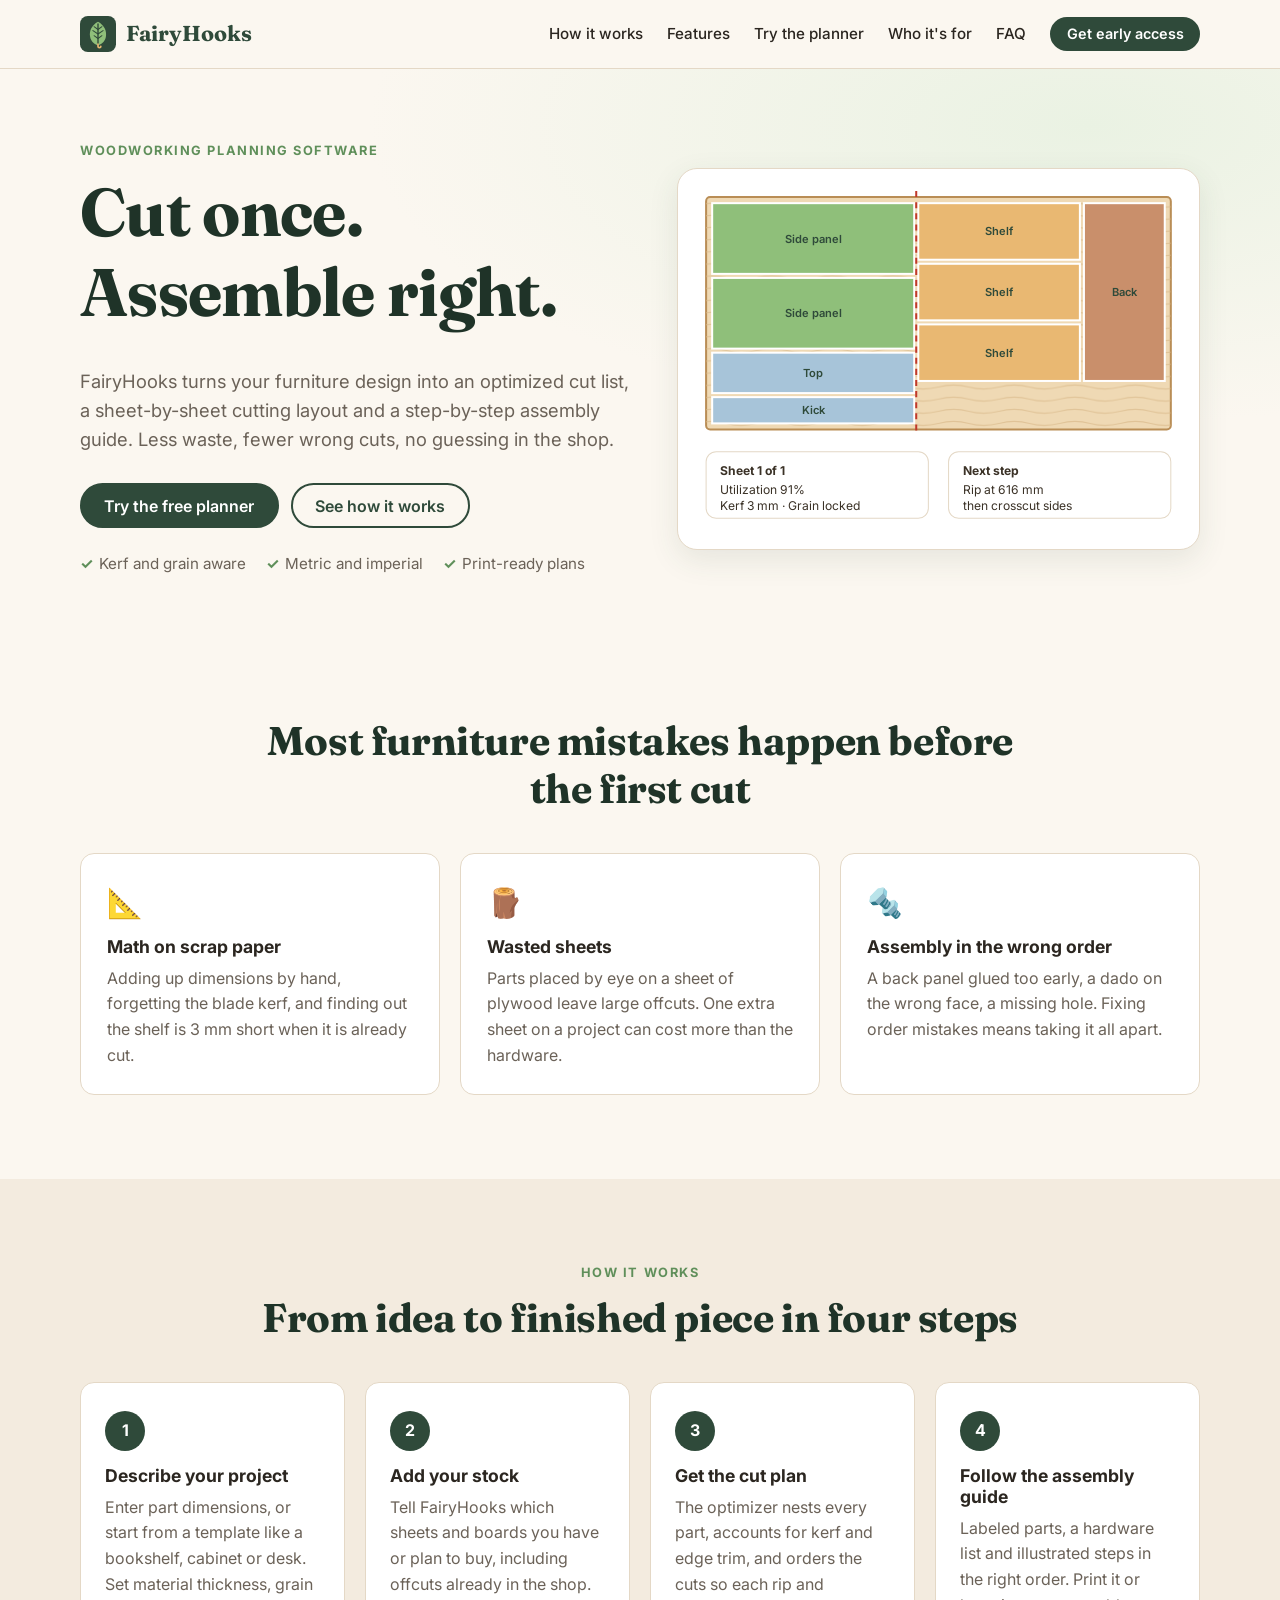
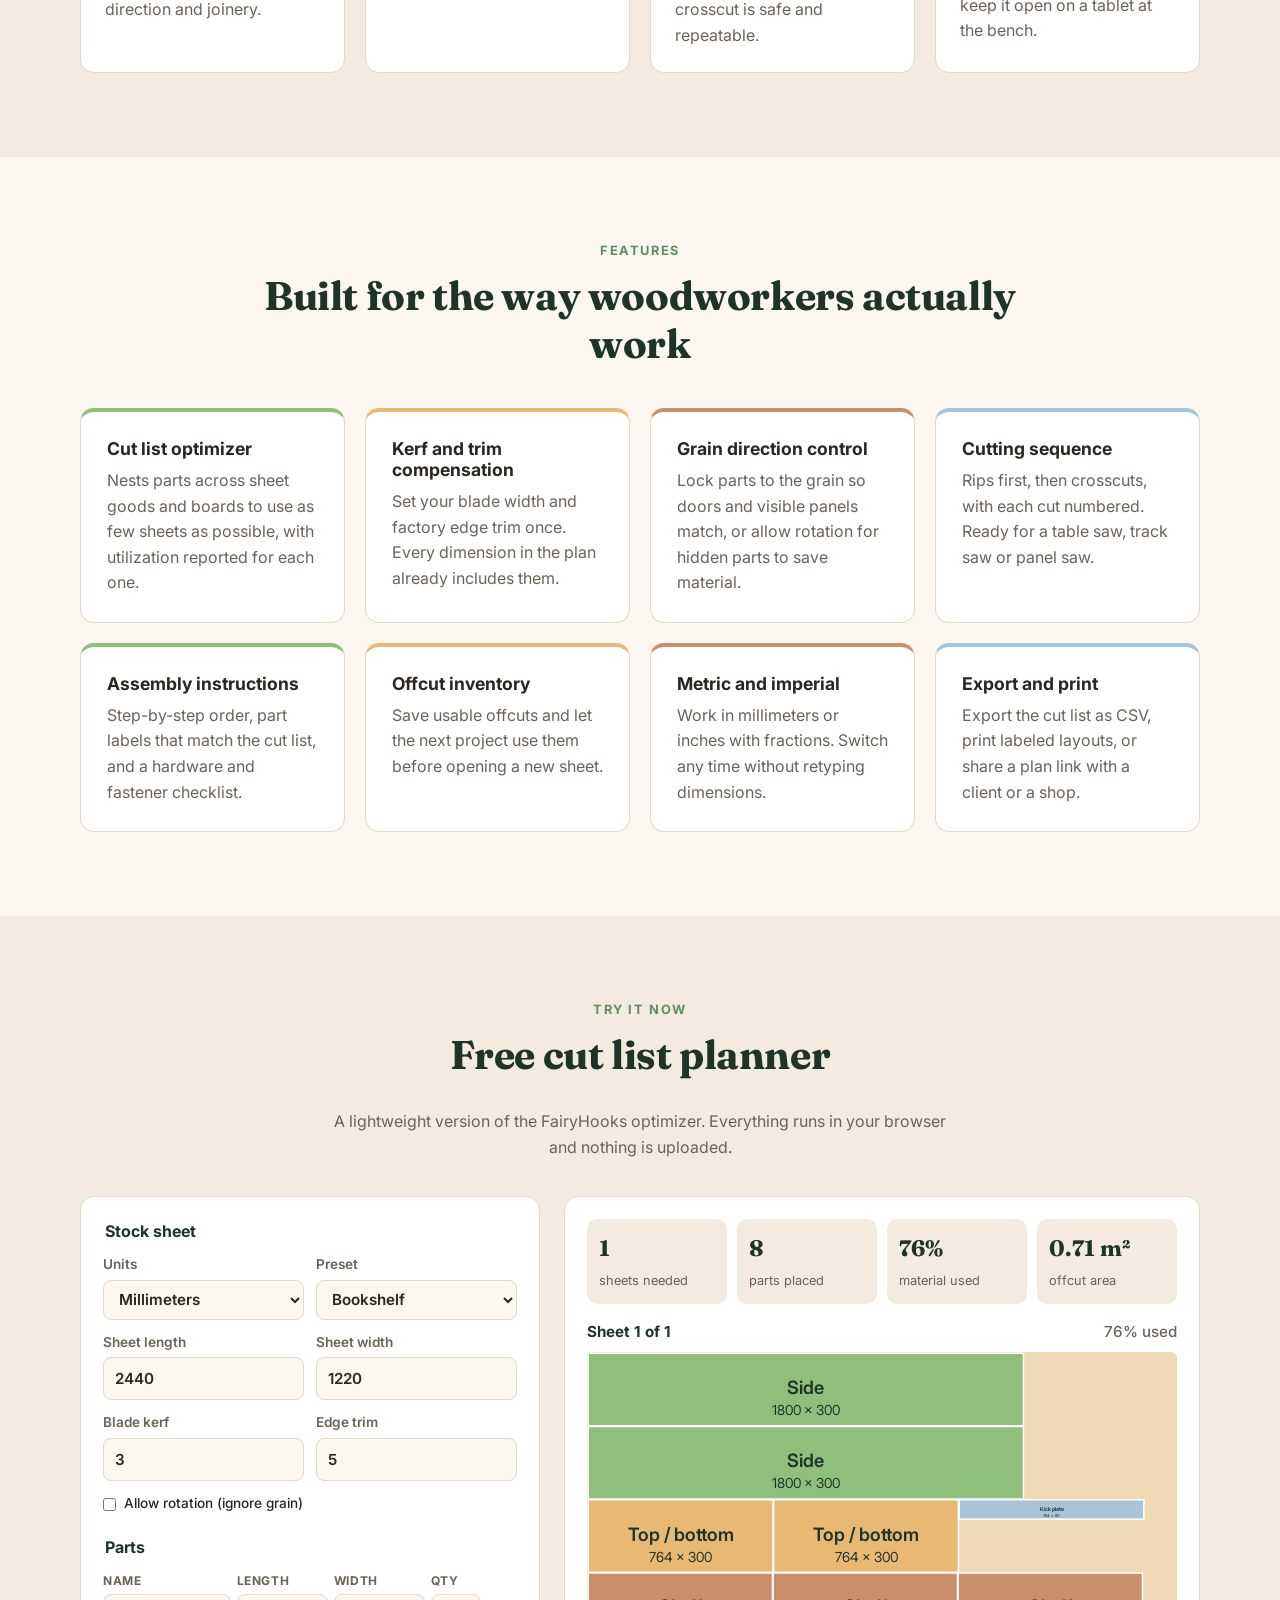
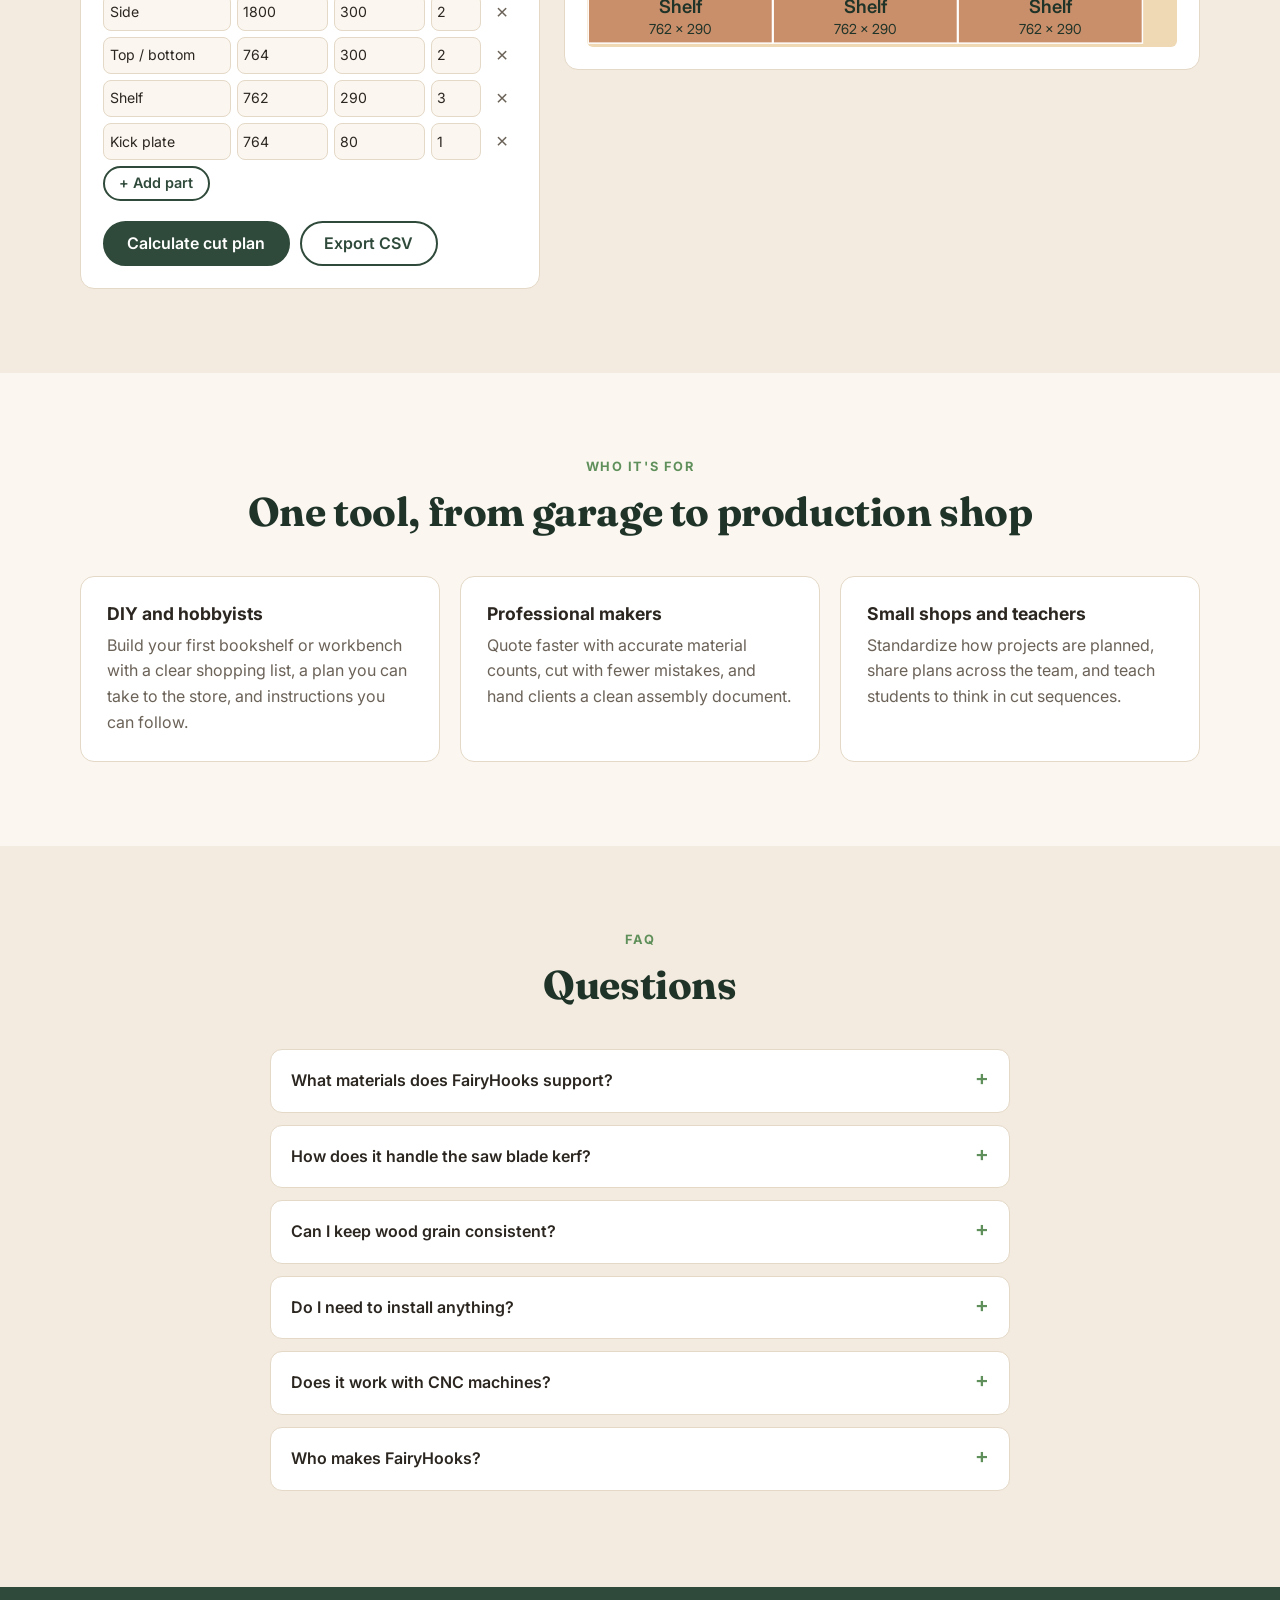
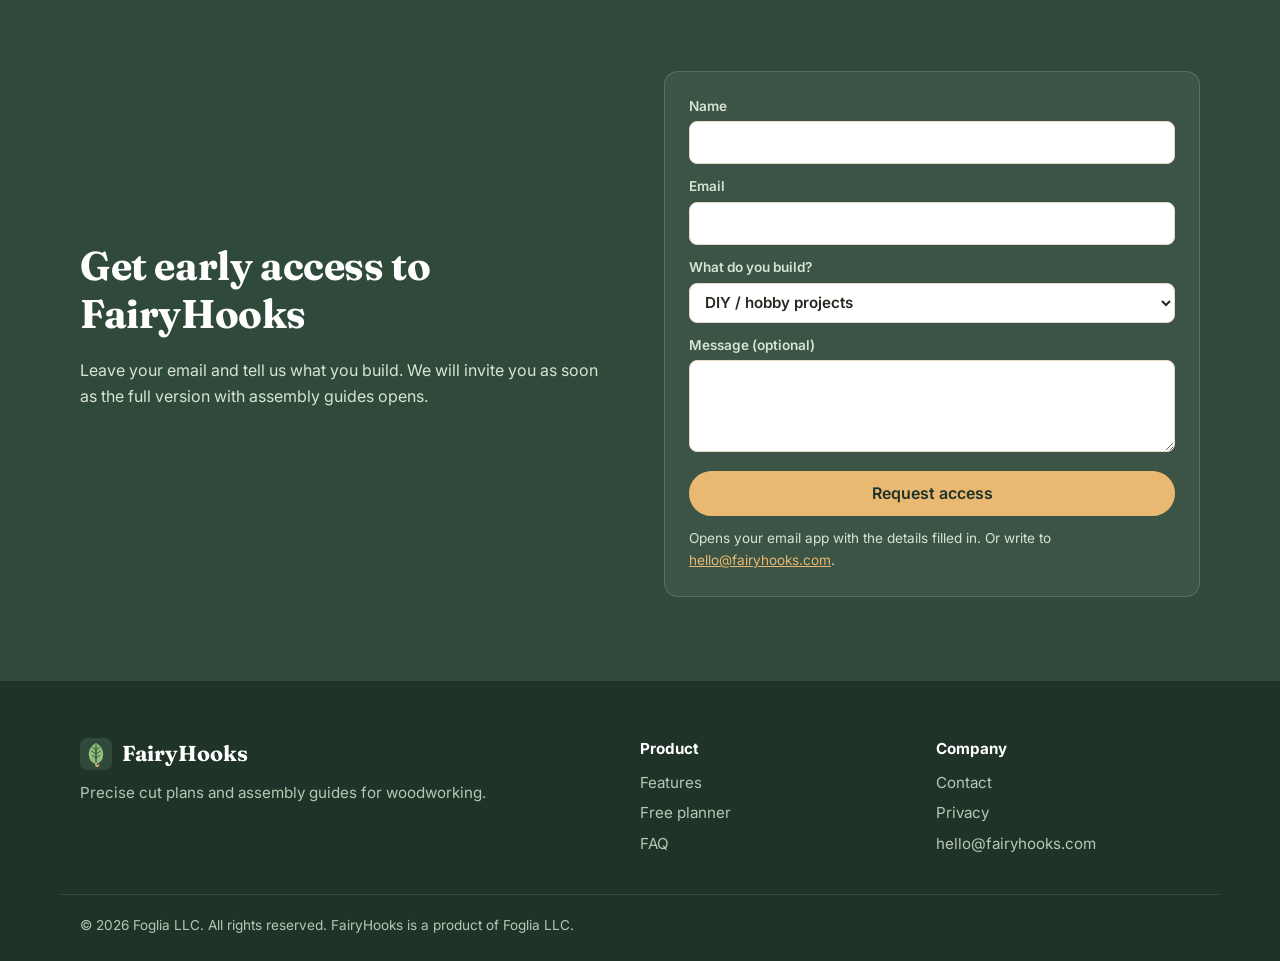
==== fairyhooks.com/index.html @ db5305f1 "Add fairyhooks.com website for Foglia LLC Static landing page for FairyHooks, a woodworking cut and " ====
<!doctype html>
<html lang="en">
<head>
  <meta charset="utf-8">
  <meta name="viewport" content="width=device-width, initial-scale=1">
  <title>FairyHooks | Precise cut plans and assembly guides for woodworking</title>
  <meta name="description" content="FairyHooks by Foglia LLC turns your furniture design into an optimized cut list, sheet layout and step-by-step assembly plan. Cut once, assemble right.">
  <link rel="canonical" href="https://fairyhooks.com/">
  <link rel="icon" href="assets/img/logo.svg" type="image/svg+xml">
  <meta name="theme-color" content="#2f4a3a">

  <meta property="og:type" content="website">
  <meta property="og:url" content="https://fairyhooks.com/">
  <meta property="og:title" content="FairyHooks | Cut once. Assemble right.">
  <meta property="og:description" content="Optimized cut lists, sheet layouts and assembly guides for woodworkers and furniture makers.">
  <meta property="og:site_name" content="FairyHooks">

  <link rel="preconnect" href="https://fonts.googleapis.com">
  <link rel="preconnect" href="https://fonts.gstatic.com" crossorigin>
  <link href="https://fonts.googleapis.com/css2?family=Fraunces:opsz,wght@9..144,500;9..144,700&family=Inter:wght@400;500;600;700&display=swap" rel="stylesheet">
  <link rel="stylesheet" href="assets/css/style.css">

  <script type="application/ld+json">
  {
    "@context": "https://schema.org",
    "@type": "Organization",
    "name": "Foglia LLC",
    "url": "https://fairyhooks.com/",
    "logo": "https://fairyhooks.com/assets/img/logo.svg",
    "brand": { "@type": "Brand", "name": "FairyHooks" }
  }
  </script>
</head>
<body>
  <a class="skip-link" href="#main">Skip to content</a>

  <header class="site-header" id="top">
    <div class="container nav">
      <a class="brand" href="#top" aria-label="FairyHooks home">
        <img src="assets/img/logo.svg" alt="" width="36" height="36">
        <span>FairyHooks</span>
      </a>
      <button class="nav-toggle" aria-expanded="false" aria-controls="nav-menu" aria-label="Open menu">
        <span></span><span></span><span></span>
      </button>
      <nav id="nav-menu" class="nav-menu" aria-label="Main">
        <a href="#how">How it works</a>
        <a href="#features">Features</a>
        <a href="#demo">Try the planner</a>
        <a href="#who">Who it's for</a>
        <a href="#faq">FAQ</a>
        <a class="btn btn-small" href="#access">Get early access</a>
      </nav>
    </div>
  </header>

  <main id="main">
    <!-- HERO -->
    <section class="hero">
      <div class="container hero-grid">
        <div class="hero-copy">
          <p class="eyebrow">Woodworking planning software</p>
          <h1>Cut once.<br>Assemble right.</h1>
          <p class="lead">FairyHooks turns your furniture design into an optimized cut list, a sheet-by-sheet cutting layout and a step-by-step assembly guide. Less waste, fewer wrong cuts, no guessing in the shop.</p>
          <div class="hero-cta">
            <a class="btn" href="#demo">Try the free planner</a>
            <a class="btn btn-ghost" href="#how">See how it works</a>
          </div>
          <ul class="hero-points">
            <li>Kerf and grain aware</li>
            <li>Metric and imperial</li>
            <li>Print-ready plans</li>
          </ul>
        </div>

        <figure class="hero-art" aria-label="Example cutting layout on a plywood sheet">
          <svg viewBox="0 0 480 340" xmlns="http://www.w3.org/2000/svg">
            <defs>
              <pattern id="grain" width="60" height="12" patternUnits="userSpaceOnUse">
                <path d="M0 6 Q15 2 30 6 T60 6" fill="none" stroke="#d9b98a" stroke-width="1"/>
              </pattern>
            </defs>
            <rect x="10" y="10" width="460" height="230" rx="4" fill="#efd9b4" stroke="#b98d55" stroke-width="2"/>
            <rect x="10" y="10" width="460" height="230" rx="4" fill="url(#grain)" opacity=".7"/>
            <g class="hero-parts" font-family="Inter, sans-serif" font-size="11" font-weight="600" fill="#2f4a3a">
              <rect x="16" y="16" width="200" height="70" fill="#8fbf7a"/><text x="116" y="55" text-anchor="middle">Side panel</text>
              <rect x="16" y="90" width="200" height="70" fill="#8fbf7a"/><text x="116" y="129" text-anchor="middle">Side panel</text>
              <rect x="220" y="16" width="160" height="56" fill="#e9b872"/><text x="300" y="48" text-anchor="middle">Shelf</text>
              <rect x="220" y="76" width="160" height="56" fill="#e9b872"/><text x="300" y="108" text-anchor="middle">Shelf</text>
              <rect x="220" y="136" width="160" height="56" fill="#e9b872"/><text x="300" y="168" text-anchor="middle">Shelf</text>
              <rect x="384" y="16" width="80" height="176" fill="#c98f6b"/><text x="424" y="108" text-anchor="middle">Back</text>
              <rect x="16" y="164" width="200" height="40" fill="#a7c4d9"/><text x="116" y="188" text-anchor="middle">Top</text>
              <rect x="16" y="208" width="200" height="26" fill="#a7c4d9"/><text x="116" y="225" text-anchor="middle">Kick</text>
            </g>
            <line class="saw-line" x1="218" y1="4" x2="218" y2="246" stroke="#c0392b" stroke-width="2" stroke-dasharray="6 5"/>
            <g font-family="Inter, sans-serif" font-size="12" fill="#3b3227">
              <rect x="10" y="262" width="220" height="66" rx="10" fill="#fff" stroke="#e4d8c6"/>
              <text x="24" y="285" font-weight="700">Sheet 1 of 1</text>
              <text x="24" y="304">Utilization 91%</text>
              <text x="24" y="320">Kerf 3 mm · Grain locked</text>
              <rect x="250" y="262" width="220" height="66" rx="10" fill="#fff" stroke="#e4d8c6"/>
              <text x="264" y="285" font-weight="700">Next step</text>
              <text x="264" y="304">Rip at 616 mm</text>
              <text x="264" y="320">then crosscut sides</text>
            </g>
          </svg>
        </figure>
      </div>
    </section>

    <!-- PROBLEM -->
    <section class="section problem">
      <div class="container">
        <h2 class="section-title">Most furniture mistakes happen before the first cut</h2>
        <div class="cards three">
          <article class="card">
            <div class="icon" aria-hidden="true">📐</div>
            <h3>Math on scrap paper</h3>
            <p>Adding up dimensions by hand, forgetting the blade kerf, and finding out the shelf is 3 mm short when it is already cut.</p>
          </article>
          <article class="card">
            <div class="icon" aria-hidden="true">🪵</div>
            <h3>Wasted sheets</h3>
            <p>Parts placed by eye on a sheet of plywood leave large offcuts. One extra sheet on a project can cost more than the hardware.</p>
          </article>
          <article class="card">
            <div class="icon" aria-hidden="true">🔩</div>
            <h3>Assembly in the wrong order</h3>
            <p>A back panel glued too early, a dado on the wrong face, a missing hole. Fixing order mistakes means taking it all apart.</p>
          </article>
        </div>
      </div>
    </section>

    <!-- HOW IT WORKS -->
    <section class="section alt" id="how">
      <div class="container">
        <p class="eyebrow center">How it works</p>
        <h2 class="section-title">From idea to finished piece in four steps</h2>
        <ol class="steps">
          <li class="step">
            <span class="step-num">1</span>
            <h3>Describe your project</h3>
            <p>Enter part dimensions, or start from a template like a bookshelf, cabinet or desk. Set material thickness, grain direction and joinery.</p>
          </li>
          <li class="step">
            <span class="step-num">2</span>
            <h3>Add your stock</h3>
            <p>Tell FairyHooks which sheets and boards you have or plan to buy, including offcuts already in the shop.</p>
          </li>
          <li class="step">
            <span class="step-num">3</span>
            <h3>Get the cut plan</h3>
            <p>The optimizer nests every part, accounts for kerf and edge trim, and orders the cuts so each rip and crosscut is safe and repeatable.</p>
          </li>
          <li class="step">
            <span class="step-num">4</span>
            <h3>Follow the assembly guide</h3>
            <p>Labeled parts, a hardware list and illustrated steps in the right order. Print it or keep it open on a tablet at the bench.</p>
          </li>
        </ol>
      </div>
    </section>

    <!-- FEATURES -->
    <section class="section" id="features">
      <div class="container">
        <p class="eyebrow center">Features</p>
        <h2 class="section-title">Built for the way woodworkers actually work</h2>
        <div class="cards features">
          <article class="card feature">
            <h3>Cut list optimizer</h3>
            <p>Nests parts across sheet goods and boards to use as few sheets as possible, with utilization reported for each one.</p>
          </article>
          <article class="card feature">
            <h3>Kerf and trim compensation</h3>
            <p>Set your blade width and factory edge trim once. Every dimension in the plan already includes them.</p>
          </article>
          <article class="card feature">
            <h3>Grain direction control</h3>
            <p>Lock parts to the grain so doors and visible panels match, or allow rotation for hidden parts to save material.</p>
          </article>
          <article class="card feature">
            <h3>Cutting sequence</h3>
            <p>Rips first, then crosscuts, with each cut numbered. Ready for a table saw, track saw or panel saw.</p>
          </article>
          <article class="card feature">
            <h3>Assembly instructions</h3>
            <p>Step-by-step order, part labels that match the cut list, and a hardware and fastener checklist.</p>
          </article>
          <article class="card feature">
            <h3>Offcut inventory</h3>
            <p>Save usable offcuts and let the next project use them before opening a new sheet.</p>
          </article>
          <article class="card feature">
            <h3>Metric and imperial</h3>
            <p>Work in millimeters or inches with fractions. Switch any time without retyping dimensions.</p>
          </article>
          <article class="card feature">
            <h3>Export and print</h3>
            <p>Export the cut list as CSV, print labeled layouts, or share a plan link with a client or a shop.</p>
          </article>
        </div>
      </div>
    </section>

    <!-- DEMO -->
    <section class="section alt" id="demo">
      <div class="container">
        <p class="eyebrow center">Try it now</p>
        <h2 class="section-title">Free cut list planner</h2>
        <p class="section-sub">A lightweight version of the FairyHooks optimizer. Everything runs in your browser and nothing is uploaded.</p>

        <div class="planner">
          <form class="planner-form" id="planner-form" novalidate>
            <fieldset>
              <legend>Stock sheet</legend>
              <div class="row">
                <label>Units
                  <select id="units">
                    <option value="mm">Millimeters</option>
                    <option value="in">Inches</option>
                  </select>
                </label>
                <label>Preset
                  <select id="preset">
                    <option value="bookshelf">Bookshelf</option>
                    <option value="cabinet">Base cabinet</option>
                    <option value="desk">Simple desk</option>
                    <option value="custom">Empty</option>
                  </select>
                </label>
              </div>
              <div class="row">
                <label>Sheet length <input id="sheet-w" type="number" min="1" step="any" value="2440"></label>
                <label>Sheet width <input id="sheet-h" type="number" min="1" step="any" value="1220"></label>
              </div>
              <div class="row">
                <label>Blade kerf <input id="kerf" type="number" min="0" step="any" value="3"></label>
                <label>Edge trim <input id="trim" type="number" min="0" step="any" value="5"></label>
              </div>
              <label class="check"><input id="rotate" type="checkbox"> Allow rotation (ignore grain)</label>
            </fieldset>

            <fieldset>
              <legend>Parts</legend>
              <div class="parts-head" aria-hidden="true">
                <span>Name</span><span>Length</span><span>Width</span><span>Qty</span><span></span>
              </div>
              <div id="parts"></div>
              <button type="button" class="btn btn-ghost btn-small" id="add-part">+ Add part</button>
            </fieldset>

            <div class="planner-actions">
              <button type="submit" class="btn">Calculate cut plan</button>
              <button type="button" class="btn btn-ghost" id="export-csv">Export CSV</button>
            </div>
          </form>

          <div class="planner-output" aria-live="polite">
            <div class="stats" id="stats"></div>
            <div id="warnings"></div>
            <div id="sheets" class="sheets"></div>
          </div>
        </div>
      </div>
    </section>

    <!-- WHO -->
    <section class="section" id="who">
      <div class="container">
        <p class="eyebrow center">Who it's for</p>
        <h2 class="section-title">One tool, from garage to production shop</h2>
        <div class="cards three">
          <article class="card">
            <h3>DIY and hobbyists</h3>
            <p>Build your first bookshelf or workbench with a clear shopping list, a plan you can take to the store, and instructions you can follow.</p>
          </article>
          <article class="card">
            <h3>Professional makers</h3>
            <p>Quote faster with accurate material counts, cut with fewer mistakes, and hand clients a clean assembly document.</p>
          </article>
          <article class="card">
            <h3>Small shops and teachers</h3>
            <p>Standardize how projects are planned, share plans across the team, and teach students to think in cut sequences.</p>
          </article>
        </div>
      </div>
    </section>

    <!-- FAQ -->
    <section class="section alt" id="faq">
      <div class="container narrow">
        <p class="eyebrow center">FAQ</p>
        <h2 class="section-title">Questions</h2>
        <details>
          <summary>What materials does FairyHooks support?</summary>
          <p>Sheet goods such as plywood, MDF, particle board and melamine, plus dimensional lumber and hardwood boards. You set the size and thickness of every stock item.</p>
        </details>
        <details>
          <summary>How does it handle the saw blade kerf?</summary>
          <p>You enter your blade width once. The optimizer leaves that gap between every part, so finished parts come out at the exact size in the plan.</p>
        </details>
        <details>
          <summary>Can I keep wood grain consistent?</summary>
          <p>Yes. By default parts keep their orientation along the grain. You can allow rotation for parts that will not be seen to save material.</p>
        </details>
        <details>
          <summary>Do I need to install anything?</summary>
          <p>No. FairyHooks runs in the browser on desktop, tablet and phone. The free planner on this page works offline once loaded.</p>
        </details>
        <details>
          <summary>Does it work with CNC machines?</summary>
          <p>CSV export is available today. Direct DXF and SVG export for CNC is on the roadmap. Tell us your machine when you request early access.</p>
        </details>
        <details>
          <summary>Who makes FairyHooks?</summary>
          <p>FairyHooks is built and operated by Foglia LLC. You can reach the team at <a href="mailto:hello@fairyhooks.com">hello@fairyhooks.com</a>.</p>
        </details>
      </div>
    </section>

    <!-- CTA / CONTACT -->
    <section class="section cta" id="access">
      <div class="container cta-grid">
        <div>
          <h2>Get early access to FairyHooks</h2>
          <p>Leave your email and tell us what you build. We will invite you as soon as the full version with assembly guides opens.</p>
        </div>
        <form class="access-form" id="access-form">
          <label>Name <input name="name" type="text" autocomplete="name" required></label>
          <label>Email <input name="email" type="email" autocomplete="email" required></label>
          <label>What do you build?
            <select name="role">
              <option>DIY / hobby projects</option>
              <option>Professional furniture</option>
              <option>Cabinetry / production shop</option>
              <option>Teaching / school</option>
              <option>Other</option>
            </select>
          </label>
          <label>Message (optional) <textarea name="message" rows="3"></textarea></label>
          <button class="btn btn-light" type="submit">Request access</button>
          <p class="form-note" id="form-note">Opens your email app with the details filled in. Or write to <a href="mailto:hello@fairyhooks.com">hello@fairyhooks.com</a>.</p>
        </form>
      </div>
    </section>
  </main>

  <footer class="site-footer">
    <div class="container footer-grid">
      <div>
        <a class="brand" href="#top"><img src="assets/img/logo.svg" alt="" width="32" height="32"><span>FairyHooks</span></a>
        <p>Precise cut plans and assembly guides for woodworking.</p>
      </div>
      <div>
        <h4>Product</h4>
        <a href="#features">Features</a>
        <a href="#demo">Free planner</a>
        <a href="#faq">FAQ</a>
      </div>
      <div>
        <h4>Company</h4>
        <a href="#access">Contact</a>
        <a href="privacy.html">Privacy</a>
        <a href="mailto:hello@fairyhooks.com">hello@fairyhooks.com</a>
      </div>
    </div>
    <div class="container footer-bottom">
      <p>&copy; <span id="year">2026</span> Foglia LLC. All rights reserved. FairyHooks is a product of Foglia LLC.</p>
    </div>
  </footer>

  <script src="assets/js/planner.js"></script>
  <script src="assets/js/main.js"></script>
</body>
</html>
---- fairyhooks.com/assets/css/style.css ----
:root {
  --green-900: #1f3328;
  --green-800: #2f4a3a;
  --green-500: #5f8f5a;
  --green-300: #8fbf7a;
  --amber: #e9b872;
  --wood: #c98f6b;
  --cream: #fbf7f0;
  --sand: #f3ebdf;
  --line: #e4d8c6;
  --ink: #2b2620;
  --muted: #6b6258;
  --danger: #b03a2e;
  --radius: 14px;
  --shadow: 0 10px 30px rgba(47, 74, 58, .10);
  --font: "Inter", system-ui, -apple-system, "Segoe UI", Roboto, sans-serif;
  --display: "Fraunces", Georgia, serif;
}

*, *::before, *::after { box-sizing: border-box; }
html { scroll-behavior: smooth; scroll-padding-top: 80px; }
body {
  margin: 0;
  font-family: var(--font);
  color: var(--ink);
  background: var(--cream);
  line-height: 1.6;
  -webkit-font-smoothing: antialiased;
}
img, svg { max-width: 100%; display: block; }
a { color: var(--green-800); }
h1, h2, h3 { line-height: 1.2; margin: 0 0 .5em; }
h1, h2 { font-family: var(--display); font-weight: 700; letter-spacing: -.01em; }
h3 { font-size: 1.1rem; }
p { margin: 0 0 1em; }

.container { width: 100%; max-width: 1160px; margin: 0 auto; padding: 0 20px; }
.container.narrow { max-width: 780px; }

.skip-link { position: absolute; left: -999px; top: 8px; background: #fff; padding: 8px 12px; z-index: 100; }
.skip-link:focus { left: 8px; }

/* Buttons */
.btn {
  display: inline-flex; align-items: center; justify-content: center; gap: .4em;
  padding: .8em 1.4em; border-radius: 999px; border: 2px solid var(--green-800);
  background: var(--green-800); color: #fff; font: 600 1rem/1 var(--font);
  text-decoration: none; cursor: pointer; transition: transform .15s, background .15s, color .15s;
}
.btn:hover { background: var(--green-900); transform: translateY(-1px); }
.btn:focus-visible, input:focus-visible, select:focus-visible, textarea:focus-visible, summary:focus-visible {
  outline: 3px solid var(--amber); outline-offset: 2px;
}
.btn-ghost { background: transparent; color: var(--green-800); }
.btn-ghost:hover { background: var(--green-800); color: #fff; }
.btn-small { padding: .55em 1em; font-size: .9rem; }
.btn-light { background: var(--amber); border-color: var(--amber); color: var(--green-900); }
.btn-light:hover { background: #f2c98c; }

/* Header */
.site-header {
  position: sticky; top: 0; z-index: 50;
  background: rgba(251, 247, 240, .92); backdrop-filter: blur(8px);
  border-bottom: 1px solid var(--line);
}
.nav { display: flex; align-items: center; justify-content: space-between; height: 68px; }
.brand { display: flex; align-items: center; gap: 10px; text-decoration: none; color: var(--green-800); font-family: var(--display); font-weight: 700; font-size: 1.35rem; }
.nav-menu { display: flex; align-items: center; gap: 24px; }
.nav-menu a:not(.btn) { color: var(--ink); text-decoration: none; font-weight: 500; font-size: .95rem; }
.nav-menu a:not(.btn):hover { color: var(--green-500); }
.nav-toggle { display: none; background: none; border: 0; padding: 8px; cursor: pointer; }
.nav-toggle span { display: block; width: 24px; height: 2px; background: var(--green-800); margin: 5px 0; transition: .2s; }

/* Hero */
.hero { padding: 72px 0 56px; background: radial-gradient(1200px 500px at 85% 10%, #eaf2e3 0%, transparent 60%); }
.hero-grid { display: grid; grid-template-columns: 1.05fr 1fr; gap: 48px; align-items: center; }
.eyebrow { text-transform: uppercase; letter-spacing: .12em; font-size: .8rem; font-weight: 700; color: var(--green-500); margin-bottom: .8em; }
.eyebrow.center, .section-title, .section-sub { text-align: center; }
.hero h1 { font-size: clamp(2.6rem, 6vw, 4.2rem); color: var(--green-900); }
.lead { font-size: 1.15rem; color: var(--muted); max-width: 36em; }
.hero-cta { display: flex; flex-wrap: wrap; gap: 12px; margin: 28px 0 24px; }
.hero-points { display: flex; flex-wrap: wrap; gap: 8px 20px; list-style: none; padding: 0; margin: 0; color: var(--muted); font-size: .95rem; }
.hero-points li::before { content: "✓"; color: var(--green-500); font-weight: 700; margin-right: 6px; }
.hero-art { margin: 0; background: #fff; border: 1px solid var(--line); border-radius: 20px; padding: 18px; box-shadow: var(--shadow); }
.hero-parts rect { stroke: #fff; stroke-width: 2; }
.saw-line { animation: saw 4s ease-in-out infinite alternate; }
@keyframes saw { from { transform: translateX(0); } to { transform: translateX(164px); } }
@media (prefers-reduced-motion: reduce) { .saw-line { animation: none; } html { scroll-behavior: auto; } }

/* Sections */
.section { padding: 84px 0; }
.section.alt { background: var(--sand); }
.section-title { font-size: clamp(1.8rem, 3.6vw, 2.5rem); color: var(--green-900); max-width: 20em; margin-left: auto; margin-right: auto; margin-bottom: 1em; }
.section-sub { color: var(--muted); max-width: 40em; margin: -0.6em auto 2.2em; }

.cards { display: grid; gap: 20px; }
.cards.three { grid-template-columns: repeat(3, 1fr); }
.cards.features { grid-template-columns: repeat(4, 1fr); }
.card { background: #fff; border: 1px solid var(--line); border-radius: var(--radius); padding: 26px; }
.card p { color: var(--muted); margin: 0; }
.card .icon { font-size: 1.8rem; margin-bottom: 10px; }
.feature { border-top: 4px solid var(--green-300); }
.feature:nth-child(4n+2) { border-top-color: var(--amber); }
.feature:nth-child(4n+3) { border-top-color: var(--wood); }
.feature:nth-child(4n+4) { border-top-color: #a7c4d9; }

/* Steps */
.steps { list-style: none; padding: 0; margin: 0; display: grid; grid-template-columns: repeat(4, 1fr); gap: 20px; counter-reset: none; }
.step { position: relative; background: #fff; border-radius: var(--radius); padding: 28px 24px 24px; border: 1px solid var(--line); }
.step p { color: var(--muted); margin: 0; }
.step-num { display: inline-grid; place-items: center; width: 40px; height: 40px; border-radius: 50%; background: var(--green-800); color: #fff; font-weight: 700; margin-bottom: 14px; }

/* Planner */
.planner { display: grid; grid-template-columns: 460px 1fr; gap: 24px; align-items: start; }
.planner-form, .planner-output { background: #fff; border: 1px solid var(--line); border-radius: var(--radius); padding: 22px; }
.planner-output { min-height: 320px; }
fieldset { border: 0; padding: 0; margin: 0 0 20px; }
legend { font-weight: 700; color: var(--green-900); margin-bottom: 10px; font-size: 1rem; }
label { display: block; font-size: .85rem; font-weight: 600; color: var(--muted); }
input, select, textarea {
  width: 100%; margin-top: 4px; padding: .55em .7em; font: inherit; font-size: .95rem; color: var(--ink);
  border: 1px solid var(--line); border-radius: 8px; background: var(--cream);
}
input[type="checkbox"] { width: auto; margin: 0 8px 0 0; accent-color: var(--green-800); }
.row { display: grid; grid-template-columns: 1fr 1fr; gap: 12px; margin-bottom: 12px; }
.check { display: flex; align-items: center; color: var(--ink); font-weight: 500; }
.parts-head, .part-row { display: grid; grid-template-columns: 1.4fr 1fr 1fr .55fr 30px; gap: 6px; align-items: center; }
.parts-head { font-size: .75rem; font-weight: 700; color: var(--muted); text-transform: uppercase; letter-spacing: .05em; margin-bottom: 4px; }
.part-row { margin-bottom: 6px; }
.part-row input { margin: 0; padding: .45em .4em; font-size: .88rem; min-width: 0; }
.remove-part { border: 0; background: none; color: var(--muted); font-size: 1.3rem; cursor: pointer; line-height: 1; border-radius: 6px; height: 32px; }
.remove-part:hover { color: var(--danger); background: #fbeceb; }
.planner-actions { display: flex; flex-wrap: wrap; gap: 10px; }

.stats { display: grid; grid-template-columns: repeat(4, 1fr); gap: 10px; margin-bottom: 16px; }
.stat { background: var(--sand); border-radius: 10px; padding: 12px; }
.stat b { display: block; font-size: 1.4rem; color: var(--green-900); font-family: var(--display); }
.stat span { font-size: .8rem; color: var(--muted); }
.warning { background: #fbeceb; color: var(--danger); border-radius: 8px; padding: 10px 12px; font-size: .9rem; margin-bottom: 12px; }
.sheets { display: grid; gap: 20px; }
.sheet h4 { margin: 0 0 8px; font-size: .95rem; display: flex; justify-content: space-between; color: var(--green-900); }
.sheet h4 span { color: var(--muted); font-weight: 500; }
.sheet svg { width: 100%; height: auto; border-radius: 6px; }
.sheet .part rect { stroke: #fff; }
.sheet .part:hover rect { filter: brightness(1.08); }
.empty { color: var(--muted); text-align: center; padding: 60px 10px; }

/* FAQ */
details { background: #fff; border: 1px solid var(--line); border-radius: 12px; padding: 0 20px; margin-bottom: 12px; }
summary { cursor: pointer; padding: 18px 0; font-weight: 600; list-style: none; display: flex; justify-content: space-between; gap: 12px; }
summary::-webkit-details-marker { display: none; }
summary::after { content: "+"; font-size: 1.3rem; color: var(--green-500); line-height: 1; }
details[open] summary::after { content: "−"; }
details p { color: var(--muted); padding-bottom: 18px; margin: 0; }

/* CTA */
.cta { background: var(--green-800); color: #fff; }
.cta h2 { color: #fff; font-size: clamp(1.8rem, 3.6vw, 2.5rem); }
.cta p { color: #d7e4d2; }
.cta-grid { display: grid; grid-template-columns: 1fr 1fr; gap: 48px; align-items: center; }
.access-form { background: rgba(255,255,255,.06); border: 1px solid rgba(255,255,255,.15); border-radius: var(--radius); padding: 24px; display: grid; gap: 12px; }
.access-form label { color: #d7e4d2; }
.access-form input, .access-form select, .access-form textarea { background: #fff; }
.form-note { font-size: .85rem; margin: 0; }
.form-note a { color: var(--amber); }

/* Footer */
.site-footer { background: var(--green-900); color: #b8c7b2; padding: 56px 0 24px; font-size: .95rem; }
.site-footer .brand { color: #fff; margin-bottom: 10px; }
.footer-grid { display: grid; grid-template-columns: 2fr 1fr 1fr; gap: 32px; }
.footer-grid h4 { color: #fff; margin: 0 0 10px; font-size: .95rem; }
.footer-grid a:not(.brand) { display: block; color: #b8c7b2; text-decoration: none; margin-bottom: 6px; }
.footer-grid a:not(.brand):hover { color: #fff; }
.footer-bottom { border-top: 1px solid rgba(255,255,255,.1); margin-top: 32px; padding-top: 20px; font-size: .85rem; }
.footer-bottom p { margin: 0; }

/* Simple page (privacy, 404) */
.page { padding: 64px 0 84px; }
.page h1 { font-size: clamp(2rem, 5vw, 3rem); color: var(--green-900); }
.page h2 { font-size: 1.4rem; margin-top: 1.6em; color: var(--green-900); }
.page p, .page li { color: var(--muted); }

/* Responsive */
@media (max-width: 1080px) {
  .cards.features { grid-template-columns: repeat(2, 1fr); }
  .steps { grid-template-columns: repeat(2, 1fr); }
  .planner { grid-template-columns: 1fr; }
}
@media (max-width: 860px) {
  .nav-toggle { display: block; }
  .nav-menu {
    position: absolute; top: 68px; left: 0; right: 0; flex-direction: column; align-items: stretch; gap: 0;
    background: var(--cream); border-bottom: 1px solid var(--line); padding: 8px 20px 20px; display: none;
  }
  .nav-menu.open { display: flex; }
  .nav-menu a:not(.btn) { padding: 12px 0; border-bottom: 1px solid var(--line); }
  .nav-menu .btn { margin-top: 14px; }
  .hero { padding-top: 48px; }
  .hero-grid, .cta-grid { grid-template-columns: 1fr; gap: 32px; }
  .cards.three { grid-template-columns: 1fr; }
  .stats { grid-template-columns: repeat(2, 1fr); }
  .footer-grid { grid-template-columns: 1fr 1fr; }
  .footer-grid > div:first-child { grid-column: 1 / -1; }
}
@media (max-width: 560px) {
  .container { padding: 0 16px; }
  .section { padding: 60px 0; }
  .cards.features, .steps { grid-template-columns: 1fr; }
  .planner-form, .planner-output { padding: 16px; }
  .parts-head, .part-row { grid-template-columns: 1.3fr 1fr 1fr .7fr 28px; gap: 4px; }
  .hero-cta .btn { flex: 1 1 100%; }
}
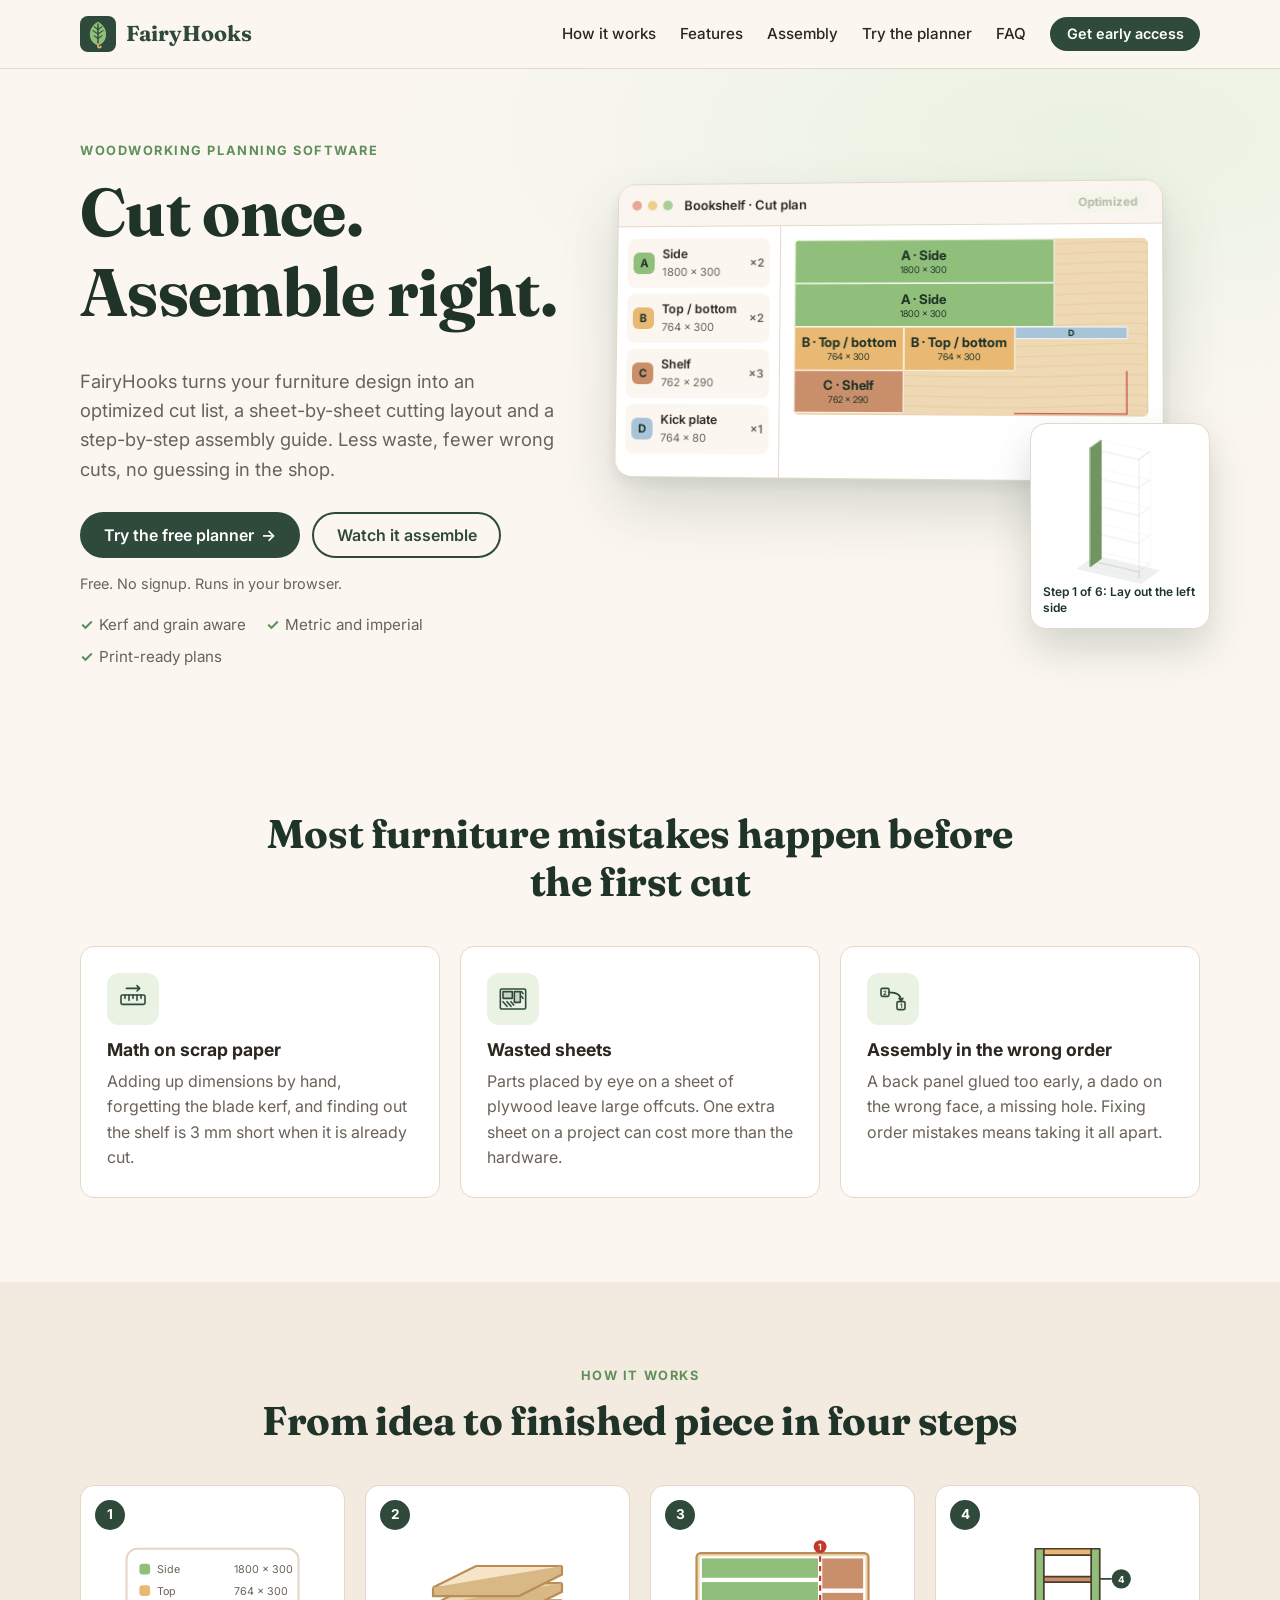
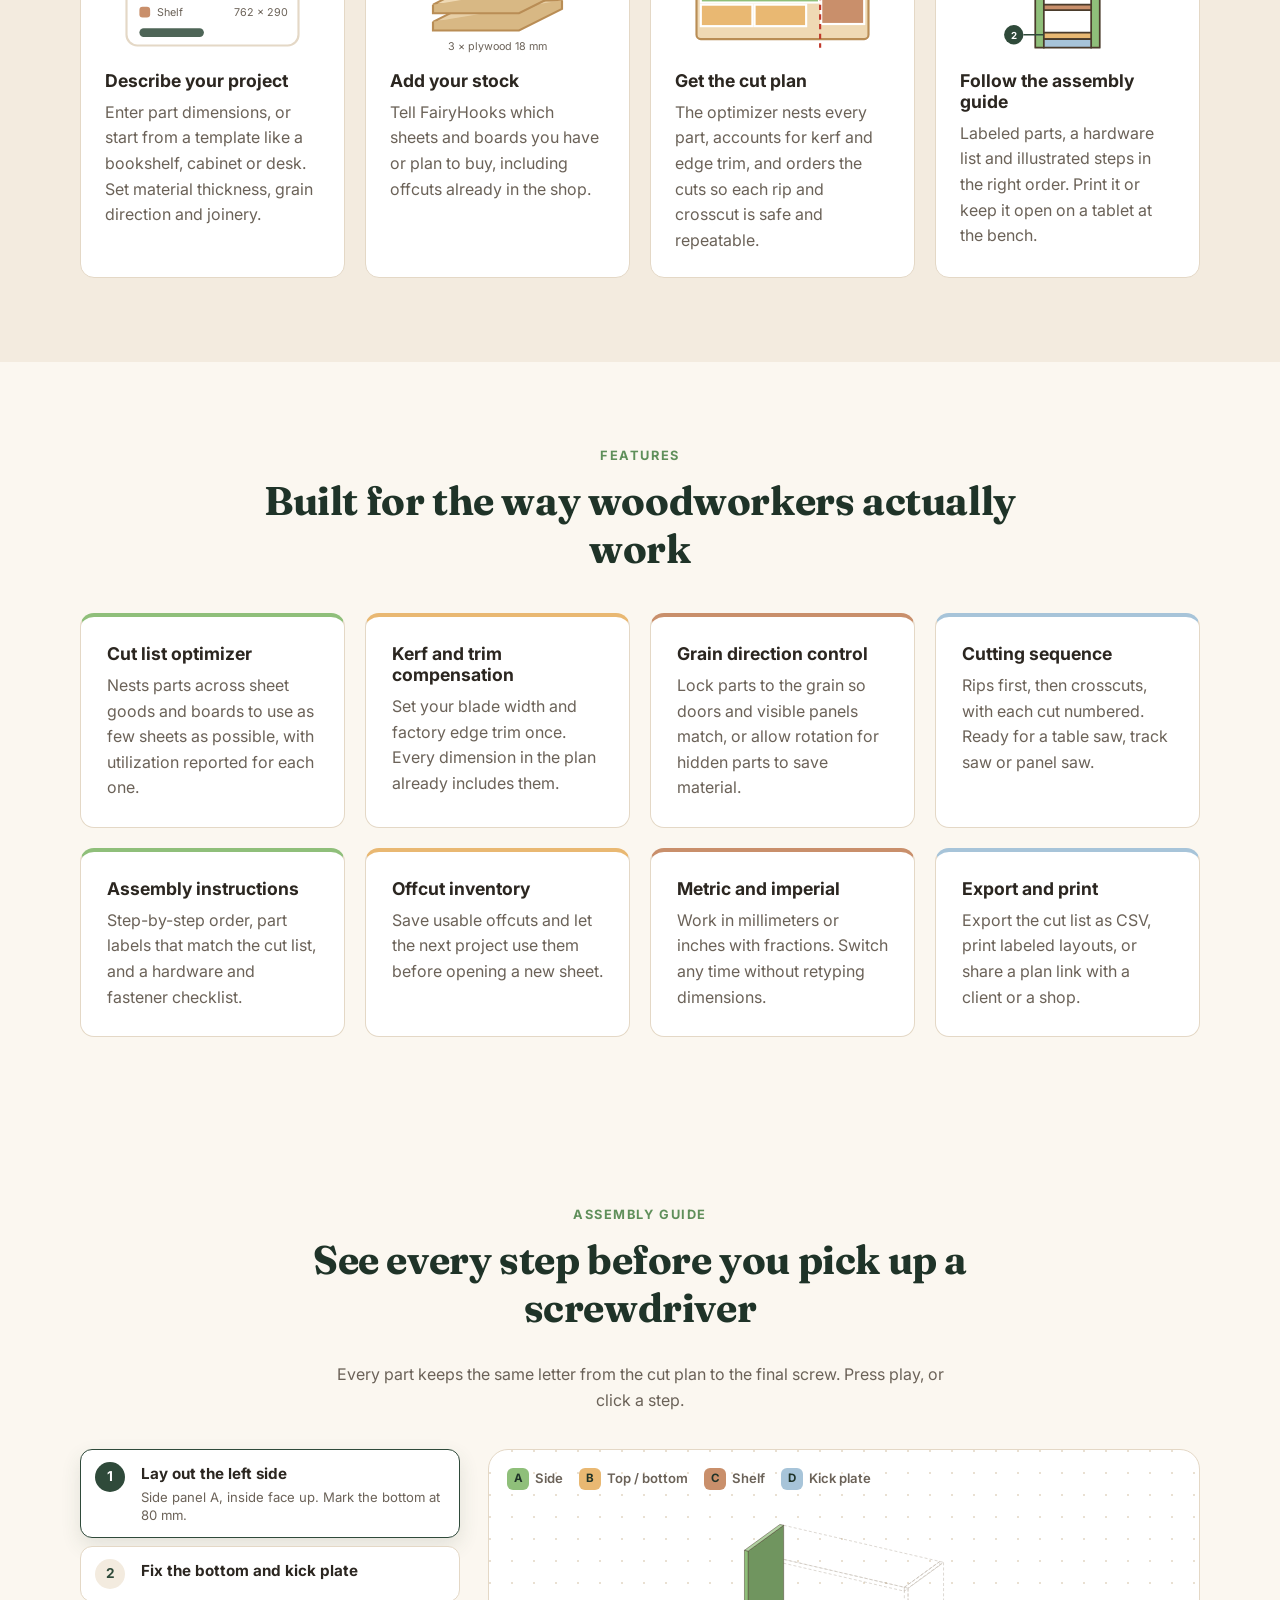
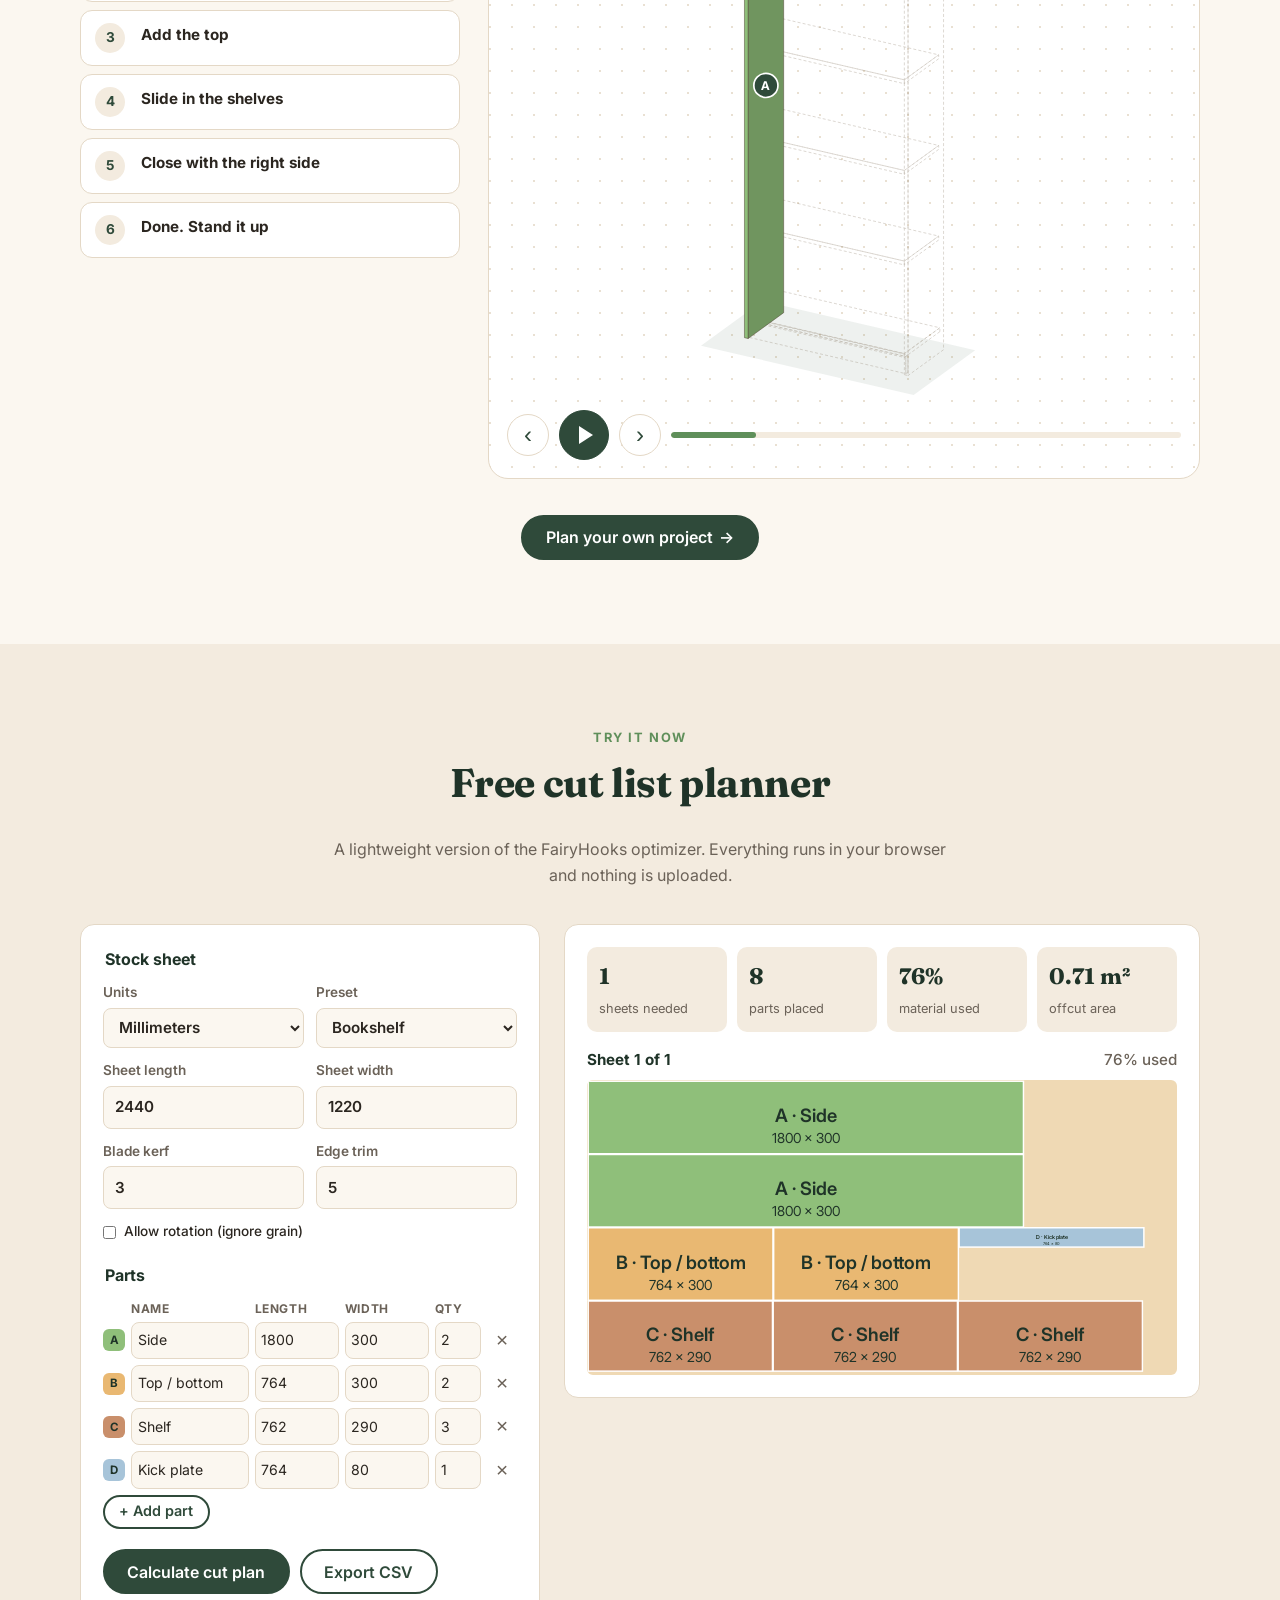
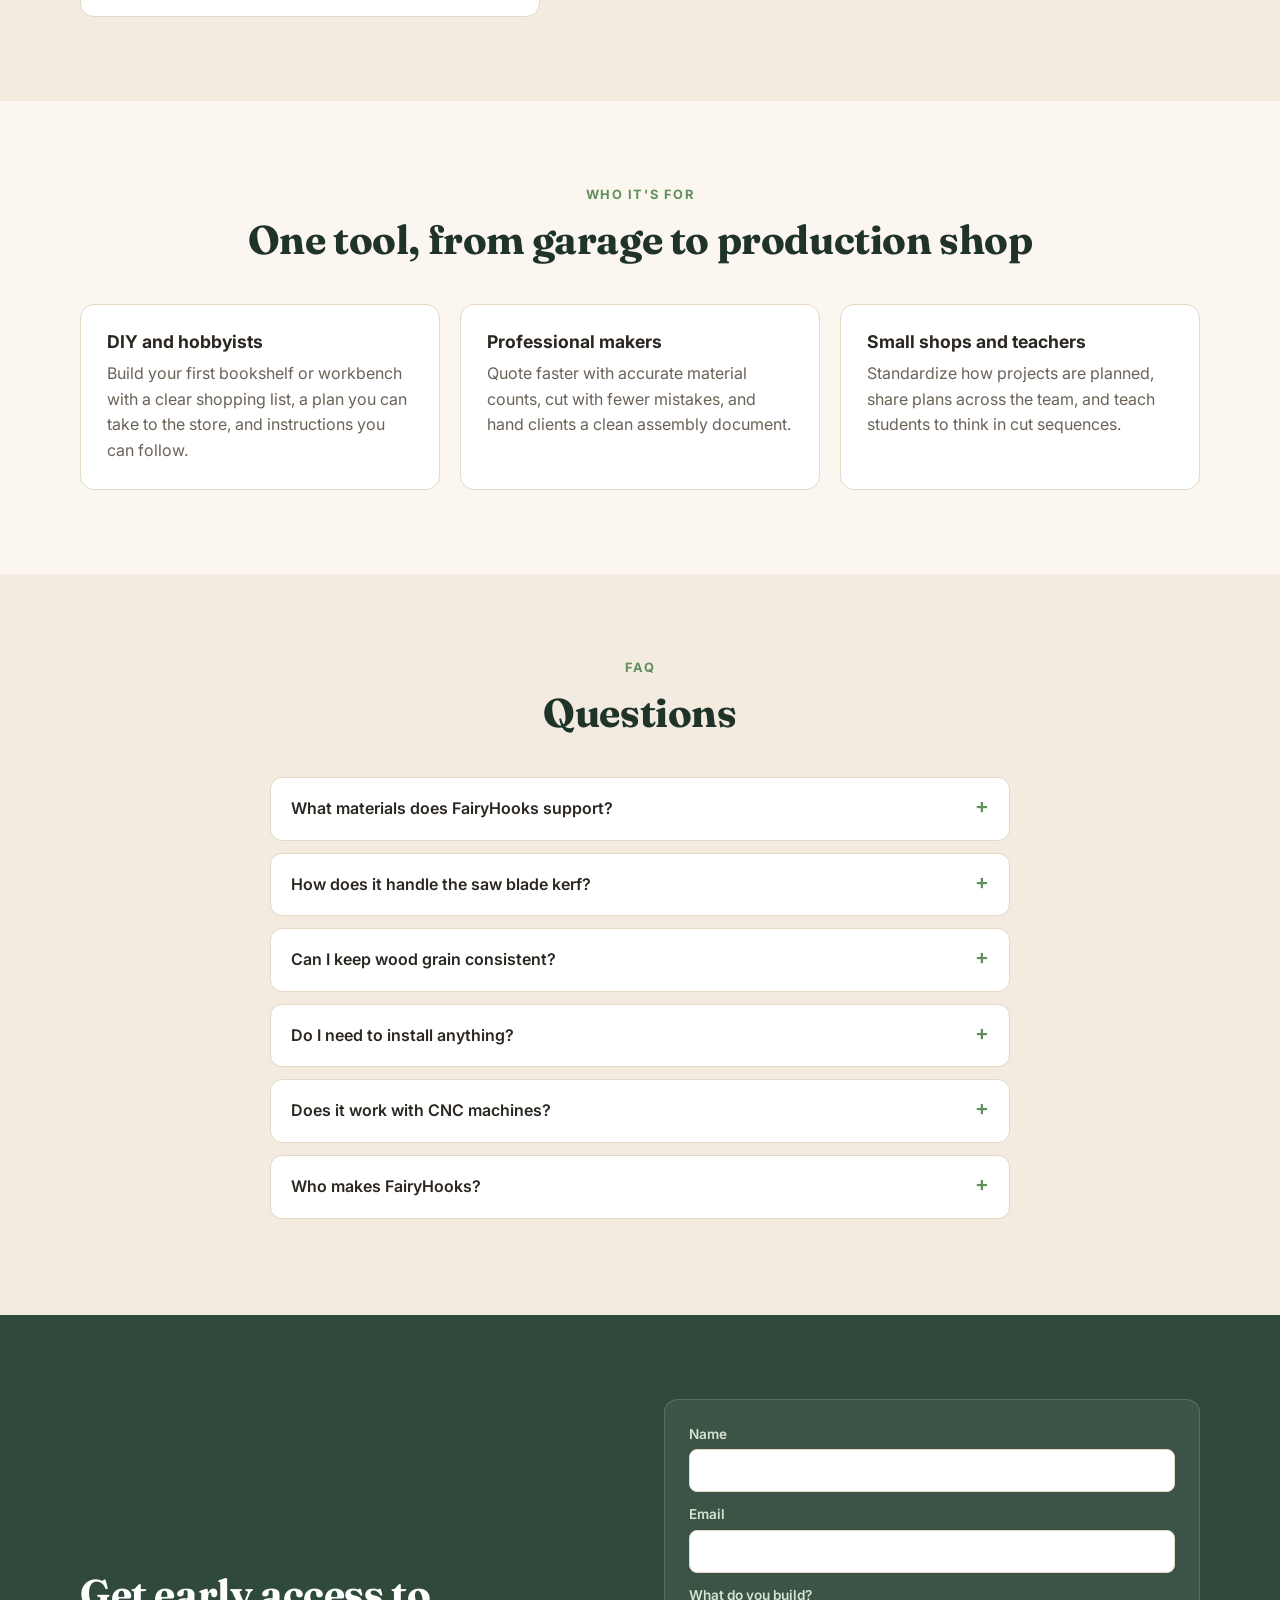
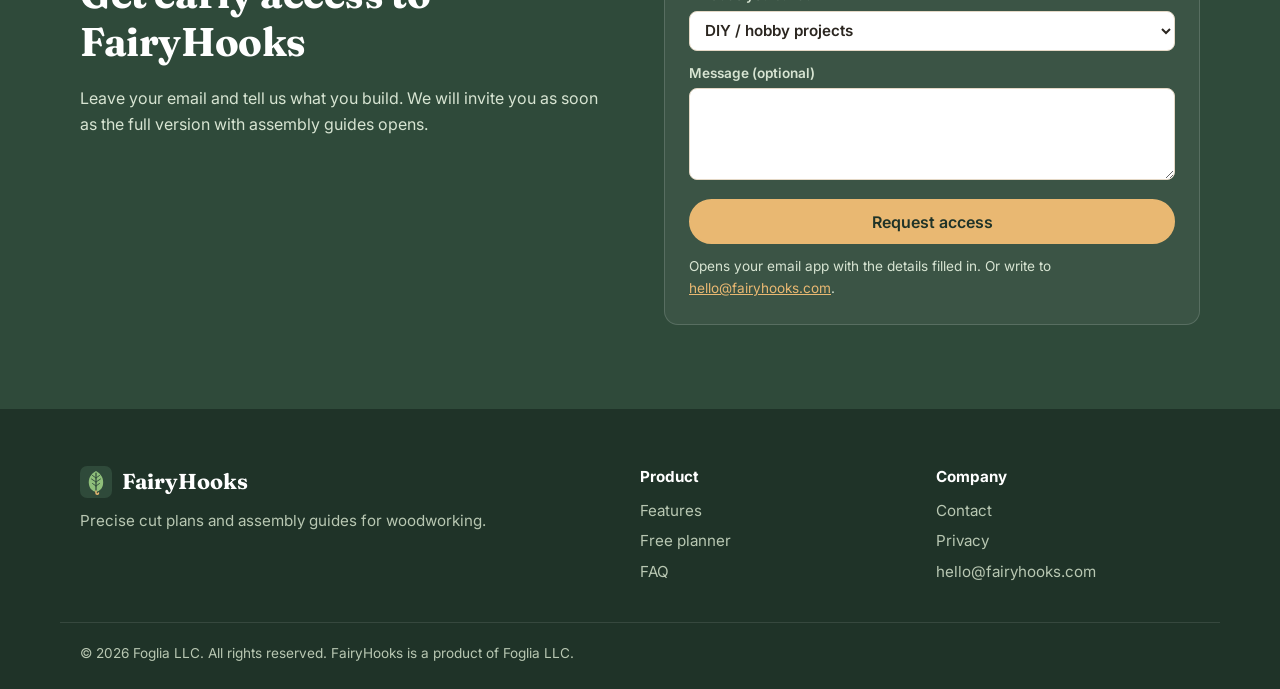
==== commit 56d7cc1c: "Make fairyhooks.com visuals show the product in action - Hero: animated app mockup that nests the bo" ====
--- a/fairyhooks.com/index.html
+++ b/fairyhooks.com/index.html
@@ -46,8 +46,8 @@
       <nav id="nav-menu" class="nav-menu" aria-label="Main">
         <a href="#how">How it works</a>
         <a href="#features">Features</a>
+        <a href="#assembly">Assembly</a>
         <a href="#demo">Try the planner</a>
-        <a href="#who">Who it's for</a>
         <a href="#faq">FAQ</a>
         <a class="btn btn-small" href="#access">Get early access</a>
       </nav>
@@ -63,9 +63,10 @@
           <h1>Cut once.<br>Assemble right.</h1>
           <p class="lead">FairyHooks turns your furniture design into an optimized cut list, a sheet-by-sheet cutting layout and a step-by-step assembly guide. Less waste, fewer wrong cuts, no guessing in the shop.</p>
           <div class="hero-cta">
-            <a class="btn" href="#demo">Try the free planner</a>
-            <a class="btn btn-ghost" href="#how">See how it works</a>
+            <a class="btn" href="#demo">Try the free planner <span aria-hidden="true">→</span></a>
+            <a class="btn btn-ghost" href="#assembly">Watch it assemble</a>
           </div>
+          <p class="microcopy">Free. No signup. Runs in your browser.</p>
           <ul class="hero-points">
             <li>Kerf and grain aware</li>
             <li>Metric and imperial</li>
@@ -73,38 +74,31 @@
           </ul>
         </div>
 
-        <figure class="hero-art" aria-label="Example cutting layout on a plywood sheet">
-          <svg viewBox="0 0 480 340" xmlns="http://www.w3.org/2000/svg">
-            <defs>
-              <pattern id="grain" width="60" height="12" patternUnits="userSpaceOnUse">
-                <path d="M0 6 Q15 2 30 6 T60 6" fill="none" stroke="#d9b98a" stroke-width="1"/>
-              </pattern>
-            </defs>
-            <rect x="10" y="10" width="460" height="230" rx="4" fill="#efd9b4" stroke="#b98d55" stroke-width="2"/>
-            <rect x="10" y="10" width="460" height="230" rx="4" fill="url(#grain)" opacity=".7"/>
-            <g class="hero-parts" font-family="Inter, sans-serif" font-size="11" font-weight="600" fill="#2f4a3a">
-              <rect x="16" y="16" width="200" height="70" fill="#8fbf7a"/><text x="116" y="55" text-anchor="middle">Side panel</text>
-              <rect x="16" y="90" width="200" height="70" fill="#8fbf7a"/><text x="116" y="129" text-anchor="middle">Side panel</text>
-              <rect x="220" y="16" width="160" height="56" fill="#e9b872"/><text x="300" y="48" text-anchor="middle">Shelf</text>
-              <rect x="220" y="76" width="160" height="56" fill="#e9b872"/><text x="300" y="108" text-anchor="middle">Shelf</text>
-              <rect x="220" y="136" width="160" height="56" fill="#e9b872"/><text x="300" y="168" text-anchor="middle">Shelf</text>
-              <rect x="384" y="16" width="80" height="176" fill="#c98f6b"/><text x="424" y="108" text-anchor="middle">Back</text>
-              <rect x="16" y="164" width="200" height="40" fill="#a7c4d9"/><text x="116" y="188" text-anchor="middle">Top</text>
-              <rect x="16" y="208" width="200" height="26" fill="#a7c4d9"/><text x="116" y="225" text-anchor="middle">Kick</text>
-            </g>
-            <line class="saw-line" x1="218" y1="4" x2="218" y2="246" stroke="#c0392b" stroke-width="2" stroke-dasharray="6 5"/>
-            <g font-family="Inter, sans-serif" font-size="12" fill="#3b3227">
-              <rect x="10" y="262" width="220" height="66" rx="10" fill="#fff" stroke="#e4d8c6"/>
-              <text x="24" y="285" font-weight="700">Sheet 1 of 1</text>
-              <text x="24" y="304">Utilization 91%</text>
-              <text x="24" y="320">Kerf 3 mm · Grain locked</text>
-              <rect x="250" y="262" width="220" height="66" rx="10" fill="#fff" stroke="#e4d8c6"/>
-              <text x="264" y="285" font-weight="700">Next step</text>
-              <text x="264" y="304">Rip at 616 mm</text>
-              <text x="264" y="320">then crosscut sides</text>
-            </g>
-          </svg>
-        </figure>
+        <div class="hero-visual">
+          <figure class="app-window" aria-label="FairyHooks app showing an optimized cut plan for a bookshelf">
+            <div class="app-bar">
+              <span class="dots" aria-hidden="true"><i></i><i></i><i></i></span>
+              <span class="app-title">Bookshelf · Cut plan</span>
+              <span class="app-badge">Optimized</span>
+            </div>
+            <div class="app-body">
+              <ul class="app-parts" aria-label="Parts">
+                <li><b class="chip" style="--c:#8fbf7a">A</b><span>Side<small>1800 × 300</small></span><em>×2</em></li>
+                <li><b class="chip" style="--c:#e9b872">B</b><span>Top / bottom<small>764 × 300</small></span><em>×2</em></li>
+                <li><b class="chip" style="--c:#c98f6b">C</b><span>Shelf<small>762 × 290</small></span><em>×3</em></li>
+                <li><b class="chip" style="--c:#a7c4d9">D</b><span>Kick plate<small>764 × 80</small></span><em>×1</em></li>
+              </ul>
+              <div class="app-sheet">
+                <svg id="hero-sheet" role="img" aria-label="Plywood sheet 2440 by 1220 mm with eight parts nested"></svg>
+                <div class="app-result"><span class="check" aria-hidden="true">✓</span><span id="hero-stat">1 sheet · 8 parts</span></div>
+              </div>
+            </div>
+          </figure>
+          <figure class="asm-card" aria-label="Animated assembly preview">
+            <svg id="hero-assembly" role="img" aria-label="Bookshelf assembling step by step"></svg>
+            <figcaption id="hero-assembly-step">Step 1 of 6: Lay out the left side</figcaption>
+          </figure>
+        </div>
       </div>
     </section>
 
@@ -113,18 +107,18 @@
       <div class="container">
         <h2 class="section-title">Most furniture mistakes happen before the first cut</h2>
         <div class="cards three">
-          <article class="card">
-            <div class="icon" aria-hidden="true">📐</div>
+          <article class="card reveal">
+            <div class="icon" aria-hidden="true"><svg viewBox="0 0 48 48" fill="none" stroke="currentColor" stroke-width="2.4" stroke-linecap="round" stroke-linejoin="round"><rect x="6" y="18" width="36" height="14" rx="2"/><path d="M12 18v5M18 18v8M24 18v5M30 18v8M36 18v5"/><path d="M14 8l20 0M30 4l4 4-4 4" /></svg></div>
             <h3>Math on scrap paper</h3>
             <p>Adding up dimensions by hand, forgetting the blade kerf, and finding out the shelf is 3 mm short when it is already cut.</p>
           </article>
-          <article class="card">
-            <div class="icon" aria-hidden="true">🪵</div>
+          <article class="card reveal">
+            <div class="icon" aria-hidden="true"><svg viewBox="0 0 48 48" fill="none" stroke="currentColor" stroke-width="2.4" stroke-linejoin="round"><rect x="5" y="9" width="38" height="30" rx="2"/><rect x="9" y="13" width="14" height="10" fill="currentColor" fill-opacity=".18"/><rect x="26" y="13" width="9" height="16" fill="currentColor" fill-opacity=".18"/><path d="M9 28l6 7M15 28l6 7M21 28l4 5M37 13l2 3M37 20l2 3" stroke-linecap="round"/></svg></div>
             <h3>Wasted sheets</h3>
             <p>Parts placed by eye on a sheet of plywood leave large offcuts. One extra sheet on a project can cost more than the hardware.</p>
           </article>
-          <article class="card">
-            <div class="icon" aria-hidden="true">🔩</div>
+          <article class="card reveal">
+            <div class="icon" aria-hidden="true"><svg viewBox="0 0 48 48" fill="none" stroke="currentColor" stroke-width="2.4" stroke-linecap="round" stroke-linejoin="round"><rect x="6" y="8" width="12" height="12" rx="2"/><rect x="30" y="28" width="12" height="12" rx="2"/><text x="12" y="17.5" font-size="9" font-family="Inter" font-weight="700" fill="currentColor" stroke="none" text-anchor="middle">2</text><text x="36" y="37.5" font-size="9" font-family="Inter" font-weight="700" fill="currentColor" stroke="none" text-anchor="middle">1</text><path d="M18 14c12 0 18 4 18 12M33 23l3 4 3-4"/></svg></div>
             <h3>Assembly in the wrong order</h3>
             <p>A back panel glued too early, a dado on the wrong face, a missing hole. Fixing order mistakes means taking it all apart.</p>
           </article>
@@ -138,22 +132,26 @@
         <p class="eyebrow center">How it works</p>
         <h2 class="section-title">From idea to finished piece in four steps</h2>
         <ol class="steps">
-          <li class="step">
+          <li class="step reveal">
+            <svg class="step-art" viewBox="0 0 200 110" aria-hidden="true"><rect x="20" y="10" width="160" height="90" rx="10" fill="#fff" stroke="#e4d8c6" stroke-width="2"/><g font-family="Inter" font-size="10" fill="#6b6258"><rect x="32" y="24" width="10" height="10" rx="3" fill="#8fbf7a"/><text x="48" y="33">Side</text><text x="120" y="33">1800 × 300</text><rect x="32" y="44" width="10" height="10" rx="3" fill="#e9b872"/><text x="48" y="53">Top</text><text x="120" y="53">764 × 300</text><rect x="32" y="64" width="10" height="10" rx="3" fill="#c98f6b"/><text x="48" y="73">Shelf</text><text x="120" y="73">762 × 290</text></g><rect x="32" y="84" width="60" height="8" rx="4" fill="#2f4a3a" opacity=".85"/></svg>
             <span class="step-num">1</span>
             <h3>Describe your project</h3>
             <p>Enter part dimensions, or start from a template like a bookshelf, cabinet or desk. Set material thickness, grain direction and joinery.</p>
           </li>
-          <li class="step">
+          <li class="step reveal">
+            <svg class="step-art" viewBox="0 0 200 110" aria-hidden="true"><g stroke="#b98d55" stroke-width="2"><path d="M40 78 L120 78 L160 58 L80 58 Z" fill="#e7cfa6"/><path d="M40 78v8h80l40-20v-8" fill="#d8b884"/><path d="M40 62 L120 62 L160 42 L80 42 Z" fill="#efd9b4"/><path d="M40 62v8h80l40-20v-8" fill="#d8b884"/><path d="M40 46 L120 46 L160 26 L80 26 Z" fill="#f5e4c7"/><path d="M40 46v8h80l40-20v-8" fill="#d8b884"/></g><text x="100" y="104" text-anchor="middle" font-family="Inter" font-size="10" fill="#6b6258">3 × plywood 18 mm</text></svg>
             <span class="step-num">2</span>
             <h3>Add your stock</h3>
             <p>Tell FairyHooks which sheets and boards you have or plan to buy, including offcuts already in the shop.</p>
           </li>
-          <li class="step">
+          <li class="step reveal">
+            <svg class="step-art" viewBox="0 0 200 110" aria-hidden="true"><rect x="20" y="14" width="160" height="80" rx="4" fill="#efd9b4" stroke="#b98d55" stroke-width="2"/><g stroke="#fff" stroke-width="2"><rect x="24" y="18" width="110" height="20" fill="#8fbf7a"/><rect x="24" y="40" width="110" height="20" fill="#8fbf7a"/><rect x="24" y="62" width="48" height="20" fill="#e9b872"/><rect x="74" y="62" width="48" height="20" fill="#e9b872"/><rect x="136" y="18" width="40" height="30" fill="#c98f6b"/><rect x="136" y="50" width="40" height="30" fill="#c98f6b"/></g><path d="M135 8v94" stroke="#c0392b" stroke-width="2" stroke-dasharray="5 4"/><circle cx="135" cy="8" r="6" fill="#c0392b"/><text x="135" y="11" text-anchor="middle" font-family="Inter" font-size="8" font-weight="700" fill="#fff">1</text></svg>
             <span class="step-num">3</span>
             <h3>Get the cut plan</h3>
             <p>The optimizer nests every part, accounts for kerf and edge trim, and orders the cuts so each rip and crosscut is safe and repeatable.</p>
           </li>
-          <li class="step">
+          <li class="step reveal">
+            <svg class="step-art" viewBox="0 0 200 110" aria-hidden="true"><g stroke="#4a3b2b" stroke-width="1.6" stroke-linejoin="round"><rect x="70" y="10" width="8" height="92" fill="#8fbf7a"/><rect x="122" y="10" width="8" height="92" fill="#8fbf7a"/><rect x="78" y="10" width="44" height="6" fill="#e9b872"/><rect x="78" y="88" width="44" height="6" fill="#e9b872"/><rect x="78" y="94" width="44" height="8" fill="#a7c4d9"/><rect x="78" y="36" width="44" height="5" fill="#c98f6b"/><rect x="78" y="62" width="44" height="5" fill="#c98f6b"/></g><g font-family="Inter" font-size="9" font-weight="700" fill="#fff"><circle cx="150" cy="38" r="9" fill="#2f4a3a"/><text x="150" y="41.5" text-anchor="middle">4</text><circle cx="50" cy="90" r="9" fill="#2f4a3a"/><text x="50" y="93.5" text-anchor="middle">2</text></g><path d="M141 38h-11M59 90h19" stroke="#2f4a3a" stroke-width="1.5"/></svg>
             <span class="step-num">4</span>
             <h3>Follow the assembly guide</h3>
             <p>Labeled parts, a hardware list and illustrated steps in the right order. Print it or keep it open on a tablet at the bench.</p>
@@ -168,39 +166,67 @@
         <p class="eyebrow center">Features</p>
         <h2 class="section-title">Built for the way woodworkers actually work</h2>
         <div class="cards features">
-          <article class="card feature">
+          <article class="card feature reveal">
             <h3>Cut list optimizer</h3>
             <p>Nests parts across sheet goods and boards to use as few sheets as possible, with utilization reported for each one.</p>
           </article>
-          <article class="card feature">
+          <article class="card feature reveal">
             <h3>Kerf and trim compensation</h3>
             <p>Set your blade width and factory edge trim once. Every dimension in the plan already includes them.</p>
           </article>
-          <article class="card feature">
+          <article class="card feature reveal">
             <h3>Grain direction control</h3>
             <p>Lock parts to the grain so doors and visible panels match, or allow rotation for hidden parts to save material.</p>
           </article>
-          <article class="card feature">
+          <article class="card feature reveal">
             <h3>Cutting sequence</h3>
             <p>Rips first, then crosscuts, with each cut numbered. Ready for a table saw, track saw or panel saw.</p>
           </article>
-          <article class="card feature">
+          <article class="card feature reveal">
             <h3>Assembly instructions</h3>
             <p>Step-by-step order, part labels that match the cut list, and a hardware and fastener checklist.</p>
           </article>
-          <article class="card feature">
+          <article class="card feature reveal">
             <h3>Offcut inventory</h3>
             <p>Save usable offcuts and let the next project use them before opening a new sheet.</p>
           </article>
-          <article class="card feature">
+          <article class="card feature reveal">
             <h3>Metric and imperial</h3>
             <p>Work in millimeters or inches with fractions. Switch any time without retyping dimensions.</p>
           </article>
-          <article class="card feature">
+          <article class="card feature reveal">
             <h3>Export and print</h3>
             <p>Export the cut list as CSV, print labeled layouts, or share a plan link with a client or a shop.</p>
           </article>
         </div>
+      </div>
+    </section>
+
+    <!-- ASSEMBLY -->
+    <section class="section assembly" id="assembly">
+      <div class="container">
+        <p class="eyebrow center">Assembly guide</p>
+        <h2 class="section-title">See every step before you pick up a screwdriver</h2>
+        <p class="section-sub">Every part keeps the same letter from the cut plan to the final screw. Press play, or click a step.</p>
+        <div class="asm-grid">
+          <ol class="asm-steps" id="assembly-steps"></ol>
+          <div class="asm-stage-card">
+            <div class="asm-legend" aria-label="Part legend">
+              <span><b class="chip" style="--c:#8fbf7a">A</b>Side</span>
+              <span><b class="chip" style="--c:#e9b872">B</b>Top / bottom</span>
+              <span><b class="chip" style="--c:#c98f6b">C</b>Shelf</span>
+              <span><b class="chip" style="--c:#a7c4d9">D</b>Kick plate</span>
+            </div>
+            <svg id="assembly-stage" class="asm-stage" role="img" aria-label="Isometric bookshelf assembly animation"></svg>
+            <div class="asm-controls">
+              <button type="button" class="round-btn" id="asm-prev" aria-label="Previous step">‹</button>
+              <button type="button" class="round-btn play" id="asm-play" aria-label="Play"><span class="i-play" aria-hidden="true"></span></button>
+              <button type="button" class="round-btn" id="asm-next" aria-label="Next step">›</button>
+              <div class="asm-track"><div class="asm-bar" id="asm-progress"></div></div>
+            </div>
+          </div>
+        </div>
+        <p class="center-cta"><a class="btn" href="#demo">Plan your own project <span aria-hidden="true">→</span></a></p>
       </div>
     </section>
 
@@ -245,7 +271,7 @@
             <fieldset>
               <legend>Parts</legend>
               <div class="parts-head" aria-hidden="true">
-                <span>Name</span><span>Length</span><span>Width</span><span>Qty</span><span></span>
+                <span></span><span>Name</span><span>Length</span><span>Width</span><span>Qty</span><span></span>
               </div>
               <div id="parts"></div>
               <button type="button" class="btn btn-ghost btn-small" id="add-part">+ Add part</button>
@@ -272,15 +298,15 @@
         <p class="eyebrow center">Who it's for</p>
         <h2 class="section-title">One tool, from garage to production shop</h2>
         <div class="cards three">
-          <article class="card">
+          <article class="card reveal">
             <h3>DIY and hobbyists</h3>
             <p>Build your first bookshelf or workbench with a clear shopping list, a plan you can take to the store, and instructions you can follow.</p>
           </article>
-          <article class="card">
+          <article class="card reveal">
             <h3>Professional makers</h3>
             <p>Quote faster with accurate material counts, cut with fewer mistakes, and hand clients a clean assembly document.</p>
           </article>
-          <article class="card">
+          <article class="card reveal">
             <h3>Small shops and teachers</h3>
             <p>Standardize how projects are planned, share plans across the team, and teach students to think in cut sequences.</p>
           </article>
@@ -373,5 +399,6 @@
 
   <script src="assets/js/planner.js"></script>
   <script src="assets/js/main.js"></script>
+  <script src="assets/js/visuals.js"></script>
 </body>
 </html>
--- a/fairyhooks.com/assets/css/style.css
+++ b/fairyhooks.com/assets/css/style.css
@@ -73,7 +73,7 @@
 
 /* Hero */
 .hero { padding: 72px 0 56px; background: radial-gradient(1200px 500px at 85% 10%, #eaf2e3 0%, transparent 60%); }
-.hero-grid { display: grid; grid-template-columns: 1.05fr 1fr; gap: 48px; align-items: center; }
+.hero-grid { display: grid; grid-template-columns: .9fr 1.1fr; gap: 48px; align-items: center; }
 .eyebrow { text-transform: uppercase; letter-spacing: .12em; font-size: .8rem; font-weight: 700; color: var(--green-500); margin-bottom: .8em; }
 .eyebrow.center, .section-title, .section-sub { text-align: center; }
 .hero h1 { font-size: clamp(2.6rem, 6vw, 4.2rem); color: var(--green-900); }
@@ -81,11 +81,7 @@
 .hero-cta { display: flex; flex-wrap: wrap; gap: 12px; margin: 28px 0 24px; }
 .hero-points { display: flex; flex-wrap: wrap; gap: 8px 20px; list-style: none; padding: 0; margin: 0; color: var(--muted); font-size: .95rem; }
 .hero-points li::before { content: "✓"; color: var(--green-500); font-weight: 700; margin-right: 6px; }
-.hero-art { margin: 0; background: #fff; border: 1px solid var(--line); border-radius: 20px; padding: 18px; box-shadow: var(--shadow); }
-.hero-parts rect { stroke: #fff; stroke-width: 2; }
-.saw-line { animation: saw 4s ease-in-out infinite alternate; }
-@keyframes saw { from { transform: translateX(0); } to { transform: translateX(164px); } }
-@media (prefers-reduced-motion: reduce) { .saw-line { animation: none; } html { scroll-behavior: auto; } }
+@media (prefers-reduced-motion: reduce) { html { scroll-behavior: auto; } }
 
 /* Sections */
 .section { padding: 84px 0; }
@@ -98,7 +94,8 @@
 .cards.features { grid-template-columns: repeat(4, 1fr); }
 .card { background: #fff; border: 1px solid var(--line); border-radius: var(--radius); padding: 26px; }
 .card p { color: var(--muted); margin: 0; }
-.card .icon { font-size: 1.8rem; margin-bottom: 10px; }
+.card .icon { width: 52px; height: 52px; display: grid; place-items: center; border-radius: 12px; background: #eaf2e3; color: var(--green-800); margin-bottom: 14px; }
+.card .icon svg { width: 32px; height: 32px; }
 .feature { border-top: 4px solid var(--green-300); }
 .feature:nth-child(4n+2) { border-top-color: var(--amber); }
 .feature:nth-child(4n+3) { border-top-color: var(--wood); }
@@ -106,9 +103,76 @@
 
 /* Steps */
 .steps { list-style: none; padding: 0; margin: 0; display: grid; grid-template-columns: repeat(4, 1fr); gap: 20px; counter-reset: none; }
-.step { position: relative; background: #fff; border-radius: var(--radius); padding: 28px 24px 24px; border: 1px solid var(--line); }
+.step { position: relative; background: #fff; border-radius: var(--radius); padding: 52px 24px 24px; border: 1px solid var(--line); }
 .step p { color: var(--muted); margin: 0; }
 .step-num { display: inline-grid; place-items: center; width: 40px; height: 40px; border-radius: 50%; background: var(--green-800); color: #fff; font-weight: 700; margin-bottom: 14px; }
+
+/* Hero app mockup */
+.microcopy { color: var(--muted); font-size: .9rem; margin: -10px 0 18px; }
+.hero-visual { position: relative; padding: 0 40px 150px 0; }
+.app-window { margin: 0; background: #fff; border: 1px solid var(--line); border-radius: 18px; box-shadow: 0 30px 60px rgba(47,74,58,.18), 0 6px 14px rgba(47,74,58,.08); overflow: hidden; transform: perspective(1600px) rotateY(-6deg) rotateX(3deg); transition: transform .6s; }
+.app-window:hover { transform: none; }
+.app-bar { display: flex; align-items: center; gap: 12px; padding: 10px 14px; border-bottom: 1px solid var(--line); background: #faf6ef; font-size: .82rem; }
+.dots { display: flex; gap: 6px; }
+.dots i { width: 10px; height: 10px; border-radius: 50%; background: #e4d8c6; }
+.dots i:first-child { background: #e8a598; } .dots i:nth-child(2) { background: #ecd08a; } .dots i:nth-child(3) { background: #a9cf98; }
+.app-title { font-weight: 600; color: var(--ink); flex: 1; }
+.app-badge { background: #eaf2e3; color: var(--green-800); font-weight: 700; border-radius: 999px; padding: 2px 10px; font-size: .72rem; opacity: .35; transition: opacity .4s; }
+.app-window.done .app-badge { opacity: 1; }
+.app-body { display: grid; grid-template-columns: 168px 1fr; }
+.app-parts { list-style: none; margin: 0; padding: 12px 10px; border-right: 1px solid var(--line); display: grid; gap: 6px; align-content: start; }
+.app-parts li { display: grid; grid-template-columns: 22px 1fr auto; gap: 8px; align-items: center; font-size: .78rem; font-weight: 600; padding: 6px; border-radius: 8px; background: var(--cream); }
+.app-parts small { display: block; font-weight: 400; color: var(--muted); font-size: .7rem; }
+.app-parts em { font-style: normal; color: var(--muted); font-size: .72rem; }
+.chip { display: inline-grid; place-items: center; width: 22px; height: 22px; border-radius: 6px; background: var(--c); color: #1f3328; font-size: .72rem; font-weight: 700; }
+.app-sheet { padding: 14px 14px 18px; position: relative; }
+#hero-sheet { width: 100%; height: auto; border-radius: 6px; box-shadow: inset 0 0 0 2px #d8b884; }
+.hp { opacity: 0; transform: translateY(-60px) scale(.9); transition: opacity .35s, transform .5s cubic-bezier(.2,.9,.3,1.2); }
+.hp.in { opacity: 1; transform: none; }
+.hc { transition: stroke-dashoffset .5s ease-out; }
+.hc.in { stroke-dashoffset: 0 !important; }
+.app-result { margin-top: 12px; display: inline-flex; align-items: center; gap: 8px; background: var(--green-800); color: #fff; font-size: .8rem; font-weight: 600; border-radius: 999px; padding: 6px 14px 6px 6px; opacity: 0; transform: translateY(6px); transition: .4s; }
+.app-window.done .app-result { opacity: 1; transform: none; }
+.app-result .check { display: grid; place-items: center; width: 20px; height: 20px; border-radius: 50%; background: var(--green-300); color: var(--green-900); font-size: .75rem; }
+.asm-card { position: absolute; right: -10px; bottom: 0; width: 180px; margin: 0; background: #fff; border: 1px solid var(--line); border-radius: 16px; padding: 10px 12px 12px; box-shadow: 0 20px 40px rgba(47,74,58,.2); }
+.asm-card svg { width: 100%; height: 150px; }
+.asm-card figcaption { font-size: .75rem; font-weight: 600; color: var(--green-900); line-height: 1.35; min-height: 2.7em; }
+
+.step-art { width: 100%; height: auto; margin: 0 0 14px; }
+.step-num { position: absolute; top: 14px; left: 14px; width: 30px !important; height: 30px !important; font-size: .85rem; margin: 0 !important; }
+
+/* Reveal */
+.js .reveal { opacity: 0; transform: translateY(18px); transition: opacity .6s ease, transform .6s ease; }
+.js .reveal.visible { opacity: 1; transform: none; }
+.cards .reveal:nth-child(2), .steps .reveal:nth-child(2) { transition-delay: .08s; }
+.cards .reveal:nth-child(3), .steps .reveal:nth-child(3) { transition-delay: .16s; }
+.cards .reveal:nth-child(4), .steps .reveal:nth-child(4) { transition-delay: .24s; }
+
+/* Assembly section */
+.asm-grid { display: grid; grid-template-columns: 380px 1fr; gap: 28px; align-items: stretch; }
+.asm-steps { list-style: none; margin: 0; padding: 0; display: grid; gap: 8px; align-content: start; }
+.asm-steps button { width: 100%; display: grid; grid-template-columns: 34px 1fr; gap: 12px; text-align: left; background: #fff; border: 1px solid var(--line); border-radius: 12px; padding: 12px 14px; font: inherit; cursor: pointer; color: var(--ink); transition: border-color .2s, box-shadow .2s, background .2s; }
+.asm-steps button:hover { border-color: var(--green-300); }
+.asm-steps .n { display: grid; place-items: center; width: 30px; height: 30px; border-radius: 50%; background: var(--sand); color: var(--green-800); font-weight: 700; font-size: .85rem; transition: .2s; }
+.asm-steps b { display: block; font-size: .95rem; }
+.asm-steps small { display: block; color: var(--muted); font-size: .82rem; line-height: 1.4; max-height: 0; overflow: hidden; transition: max-height .3s; }
+.asm-steps .active button { border-color: var(--green-800); box-shadow: 0 8px 20px rgba(47,74,58,.12); }
+.asm-steps .active small { max-height: 4em; margin-top: 2px; }
+.asm-steps .active .n { background: var(--green-800); color: #fff; }
+.asm-steps .done .n { background: var(--green-300); color: var(--green-900); }
+.asm-stage-card { background: #fff; border: 1px solid var(--line); border-radius: 20px; padding: 18px; display: flex; flex-direction: column; background-image: radial-gradient(circle at 1px 1px, #e9e0d2 1px, transparent 0); background-size: 22px 22px; }
+.asm-legend { display: flex; flex-wrap: wrap; gap: 8px 16px; font-size: .82rem; font-weight: 600; color: var(--muted); }
+.asm-legend span { display: inline-flex; align-items: center; gap: 6px; }
+.asm-stage { width: 100%; flex: 1; min-height: 360px; max-height: 520px; }
+.asm-controls { display: flex; align-items: center; gap: 10px; }
+.round-btn { width: 42px; height: 42px; border-radius: 50%; border: 1px solid var(--line); background: #fff; color: var(--green-800); font-size: 1.5rem; line-height: 1; cursor: pointer; display: grid; place-items: center; }
+.round-btn:hover { border-color: var(--green-800); }
+.round-btn.play { background: var(--green-800); border-color: var(--green-800); width: 50px; height: 50px; }
+.i-play { width: 0; height: 0; border-left: 14px solid #fff; border-top: 9px solid transparent; border-bottom: 9px solid transparent; margin-left: 4px; }
+.is-playing .i-play { width: 14px; height: 16px; border: 0; margin: 0; border-left: 4px solid #fff; border-right: 4px solid #fff; }
+.asm-track { flex: 1; height: 6px; background: var(--sand); border-radius: 999px; overflow: hidden; }
+.asm-bar { height: 100%; width: 0; background: var(--green-500); border-radius: inherit; transition: width .5s; }
+.center-cta { text-align: center; margin: 36px 0 0; }
 
 /* Planner */
 .planner { display: grid; grid-template-columns: 460px 1fr; gap: 24px; align-items: start; }
@@ -124,7 +188,7 @@
 input[type="checkbox"] { width: auto; margin: 0 8px 0 0; accent-color: var(--green-800); }
 .row { display: grid; grid-template-columns: 1fr 1fr; gap: 12px; margin-bottom: 12px; }
 .check { display: flex; align-items: center; color: var(--ink); font-weight: 500; }
-.parts-head, .part-row { display: grid; grid-template-columns: 1.4fr 1fr 1fr .55fr 30px; gap: 6px; align-items: center; }
+.parts-head, .part-row { display: grid; grid-template-columns: 22px 1.4fr 1fr 1fr .55fr 30px; gap: 6px; align-items: center; }
 .parts-head { font-size: .75rem; font-weight: 700; color: var(--muted); text-transform: uppercase; letter-spacing: .05em; margin-bottom: 4px; }
 .part-row { margin-bottom: 6px; }
 .part-row input { margin: 0; padding: .45em .4em; font-size: .88rem; min-width: 0; }
@@ -143,6 +207,11 @@
 .sheet svg { width: 100%; height: auto; border-radius: 6px; }
 .sheet .part rect { stroke: #fff; }
 .sheet .part:hover rect { filter: brightness(1.08); }
+.sheet .part { animation: drop .45s cubic-bezier(.2,.9,.3,1.2) both; animation-delay: var(--d, 0s); transform-box: fill-box; transform-origin: center; transition: opacity .2s; }
+@keyframes drop { from { opacity: 0; transform: translateY(-14%) scale(.92); } }
+.sheets.dim .part:not(.hl) { opacity: .25; }
+.part-row.hl input { border-color: var(--green-500); }
+@media (prefers-reduced-motion: reduce) { .sheet .part { animation: none; } }
 .empty { color: var(--muted); text-align: center; padding: 60px 10px; }
 
 /* FAQ */
@@ -185,6 +254,10 @@
   .cards.features { grid-template-columns: repeat(2, 1fr); }
   .steps { grid-template-columns: repeat(2, 1fr); }
   .planner { grid-template-columns: 1fr; }
+  .asm-grid { grid-template-columns: 1fr; }
+  .asm-steps { grid-template-columns: repeat(2, 1fr); }
+  .hero-visual { padding-right: 0; }
+  .asm-card { right: 0; }
 }
 @media (max-width: 860px) {
   .nav-toggle { display: block; }
@@ -207,6 +280,15 @@
   .section { padding: 60px 0; }
   .cards.features, .steps { grid-template-columns: 1fr; }
   .planner-form, .planner-output { padding: 16px; }
-  .parts-head, .part-row { grid-template-columns: 1.3fr 1fr 1fr .7fr 28px; gap: 4px; }
+  .parts-head, .part-row { grid-template-columns: 20px 1.3fr 1fr 1fr .7fr 26px; gap: 4px; }
   .hero-cta .btn { flex: 1 1 100%; }
-}
+  .app-window { transform: none; }
+  .app-body { grid-template-columns: 1fr; }
+  .app-parts { grid-template-columns: 1fr 1fr; border-right: 0; border-bottom: 1px solid var(--line); }
+  .hero-visual { padding-bottom: 0; }
+  .asm-card { position: relative; width: auto; margin-top: 16px; display: grid; grid-template-columns: 110px 1fr; align-items: center; gap: 10px; }
+  .asm-card svg { height: 130px; }
+  .asm-steps { grid-template-columns: 1fr; }
+  .asm-stage { min-height: 300px; }
+  .asm-stage-card { order: -1; }
+}
